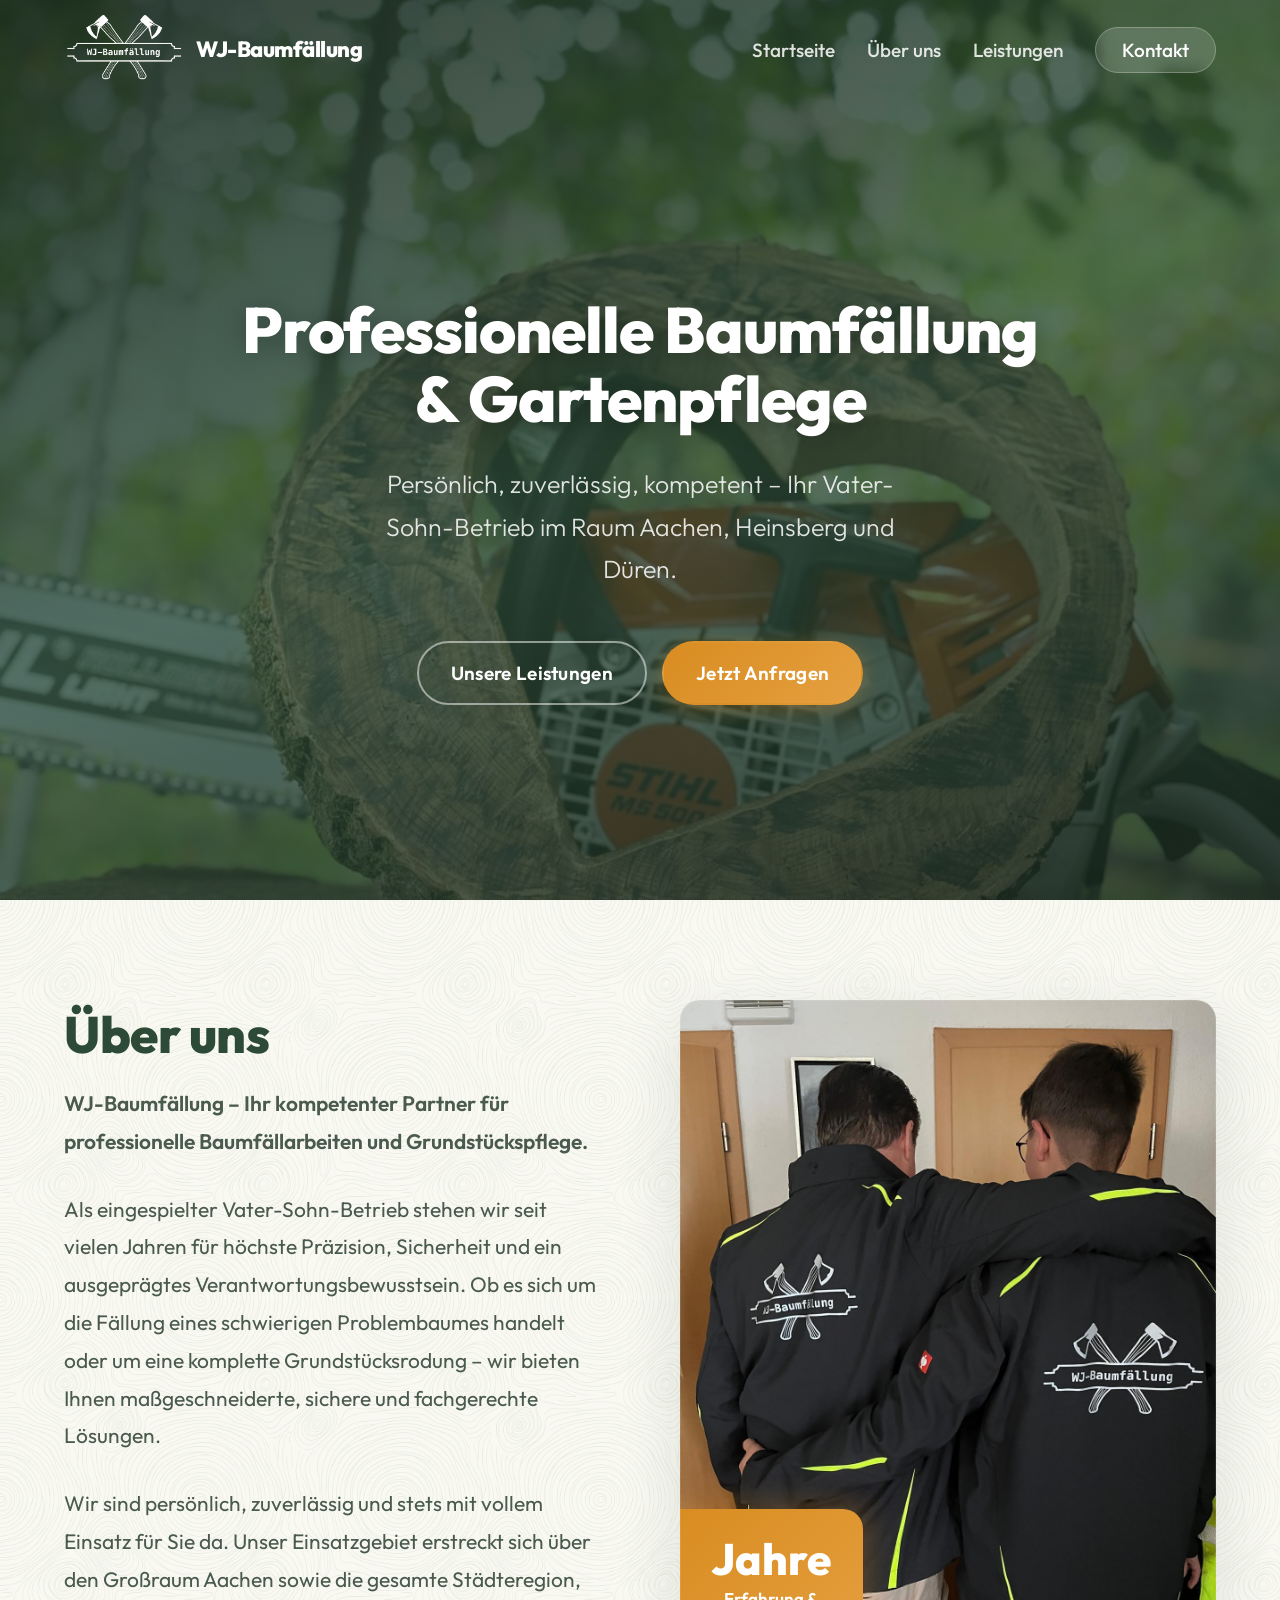
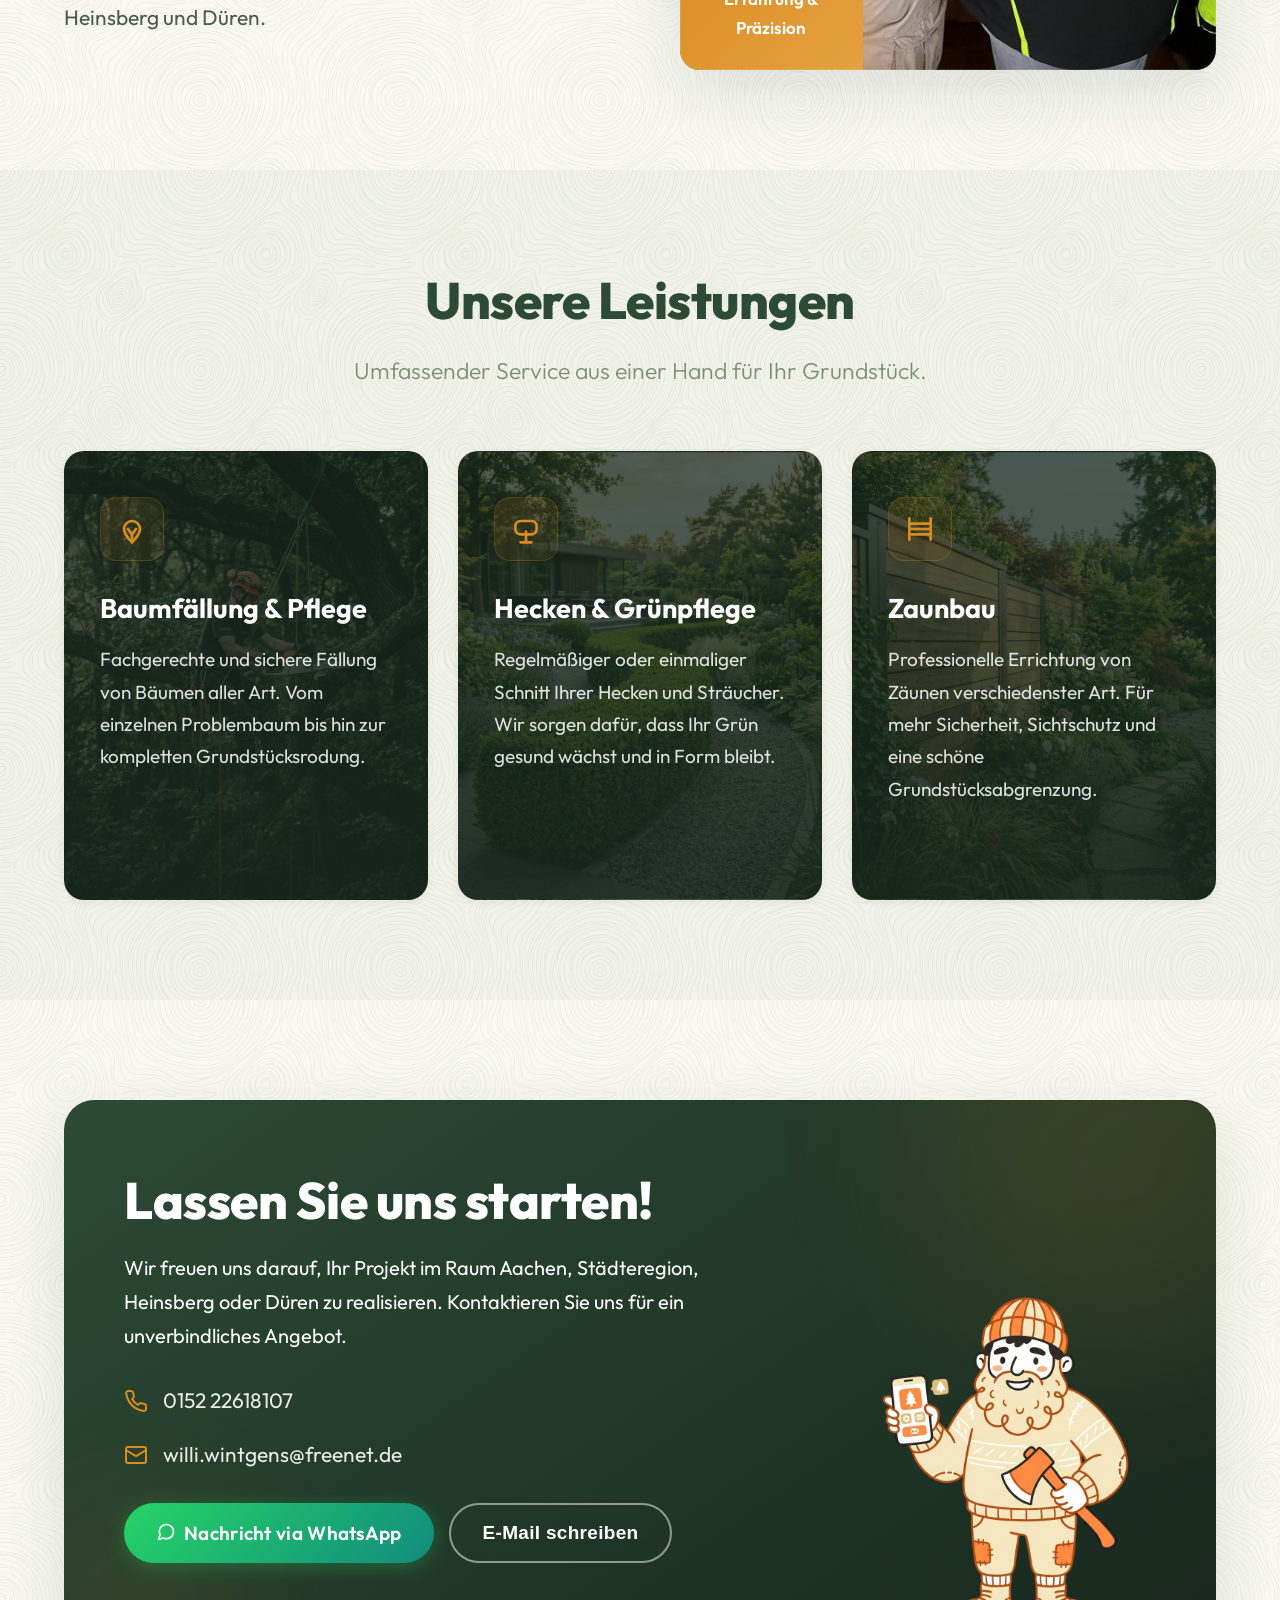
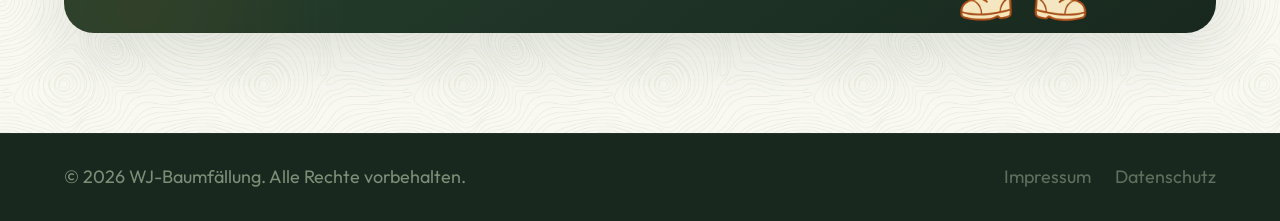
==== index.html @ 1fc8daf6 "Major Design Update & Service Galerie" ====
<!DOCTYPE html>
<html lang="de">
<head>
    <meta charset="UTF-8">
    <meta name="viewport" content="width=device-width, initial-scale=1.0">
    <title>WJ-Baumfällung | Professionelle Baumfällarbeiten & Grundstückspflege</title>
    <meta name="description" content="WJ-Baumfällung – Ihr kompetenter Partner für professionelle Baumfällarbeiten und Grundstückspflege in Aachen, Heinsberg und Düren.">
    <link rel="stylesheet" href="style.css">
    <!-- Google Fonts: Outfit -->
    <link href="https://fonts.googleapis.com/css2?family=Outfit:wght@300;400;600;800&display=swap" rel="stylesheet">
</head>
<body>

    <!-- Navigation -->
    <nav class="navbar" id="navbar">
        <div class="nav-container">
            <a href="#" class="logo-link">
                <img src="Logo.svg" alt="WJ-Baumfällung Logo" class="logo">
                <span class="logo-text">WJ-Baumfällung</span>
            </a>
            <div class="hamburger" id="hamburger">
                <span></span>
                <span></span>
                <span></span>
            </div>
            <ul class="nav-links" id="nav-links">
                <li><a href="#home">Startseite</a></li>
                <li><a href="#about">Über uns</a></li>
                <li><a href="#services">Leistungen</a></li>
                <li><a href="#contact" class="btn-nav">Kontakt</a></li>
            </ul>
        </div>
    </nav>

    <!-- Hero Section -->
    <section id="home" class="hero">
        <div class="hero-content">
            <h1 class="hero-title">Professionelle Baumfällung & Gartenpflege</h1>
            <p class="hero-subtitle">Persönlich, zuverlässig, kompetent – Ihr Vater-Sohn-Betrieb im Raum Aachen, Heinsberg und Düren.</p>
            <div class="hero-buttons">
                <a href="#services" class="btn btn-outline">Unsere Leistungen</a>
                <a href="#contact" class="btn btn-primary">Jetzt Anfragen</a>
            </div>
        </div>
        <div class="hero-bg"></div>
    </section>

    <!-- About Section -->
    <section id="about" class="about section-padding section-pattern">
        <div class="container">
            <div class="about-grid">
                <div class="about-text reveal">
                    <h2 class="section-title">Über uns</h2>
                    <p class="lead">WJ-Baumfällung – Ihr kompetenter Partner für professionelle Baumfällarbeiten und Grundstückspflege.</p>
                    <p>Als eingespielter Vater-Sohn-Betrieb stehen wir seit vielen Jahren für höchste Präzision, Sicherheit und ein ausgeprägtes Verantwortungsbewusstsein. Ob es sich um die Fällung eines schwierigen Problembaumes handelt oder um eine komplette Grundstücksrodung – wir bieten Ihnen maßgeschneiderte, sichere und fachgerechte Lösungen.</p>
                    <p>Wir sind persönlich, zuverlässig und stets mit vollem Einsatz für Sie da. Unser Einsatzgebiet erstreckt sich über den Großraum Aachen sowie die gesamte Städteregion, Heinsberg und Düren.</p>
                </div>
                <div class="about-image-wrapper reveal reveal-delay-2">
                    <!-- We use one of the images as a placeholder for the about section -->
                    <img src="VuS.jpg" alt="Vater und Sohn bei der Arbeit" class="about-img">
                    <div class="experience-badge">
                        <span class="years">Jahre</span>
                        <span class="text">Erfahrung &<br>Präzision</span>
                    </div>
                </div>
            </div>
        </div>
    </section>

    <!-- Services Section -->
    <section id="services" class="services section-padding bg-light section-pattern">
        <div class="container">
            <div class="section-header center">
                <h2 class="section-title reveal">Unsere Leistungen</h2>
                <p class="section-subtitle reveal reveal-delay-1">Umfassender Service aus einer Hand für Ihr Grundstück.</p>
            </div>
            <div class="services-grid">
                <!-- Service 1 -->
                <div class="service-card reveal reveal-delay-1" data-gallery="Baumfaellung" data-gallery-title="Baumfällung &amp; Pflege">
                    <div class="service-icon">
                        <svg xmlns="http://www.w3.org/2000/svg" width="32" height="32" viewBox="0 0 24 24" fill="none" stroke="currentColor" stroke-width="2" stroke-linecap="round" stroke-linejoin="round"><path d="M12 22v-6"/><path d="M12 16L9 12"/><path d="M12 16l3-4"/><path d="M6 12a6 6 0 1 1 12 0c0 4-6 10-6 10s-6-6-6-10Z"/></svg>
                    </div>
                    <h3 class="service-title">Baumfällung &amp; Pflege</h3>
                    <p class="service-desc">Fachgerechte und sichere Fällung von Bäumen aller Art. Vom einzelnen Problembaum bis hin zur kompletten Grundstücksrodung.</p>
                    <span class="service-gallery-hint">Galerie ansehen →</span>
                </div>
                <!-- Service 2 -->
                <div class="service-card reveal reveal-delay-2" data-gallery="Hecken" data-gallery-title="Hecken &amp; Grünpflege">
                    <div class="service-icon">
                        <svg xmlns="http://www.w3.org/2000/svg" width="32" height="32" viewBox="0 0 24 24" fill="none" stroke="currentColor" stroke-width="2" stroke-linecap="round" stroke-linejoin="round"><path d="M4 10a4 4 0 0 1 4-4h8a4 4 0 0 1 4 4v2a4 4 0 0 1-4 4H8a4 4 0 0 1-4-4v-2Z"/><path d="M12 14v8"/><path d="M8 22h8"/></svg>
                    </div>
                    <h3 class="service-title">Hecken &amp; Grünpflege</h3>
                    <p class="service-desc">Regelmäßiger oder einmaliger Schnitt Ihrer Hecken und Sträucher. Wir sorgen dafür, dass Ihr Grün gesund wächst und in Form bleibt.</p>
                    <span class="service-gallery-hint">Galerie ansehen →</span>
                </div>
                <!-- Service 3 -->
                <div class="service-card reveal reveal-delay-3" data-gallery="Zaun" data-gallery-title="Zaunbau">
                    <div class="service-icon">
                        <svg xmlns="http://www.w3.org/2000/svg" width="32" height="32" viewBox="0 0 24 24" fill="none" stroke="currentColor" stroke-width="2" stroke-linecap="round" stroke-linejoin="round"><path d="M4 4v16"/><path d="M20 4v16"/><path d="M4 12h16"/><path d="M4 8h16"/><path d="M4 16h16"/></svg>
                    </div>
                    <h3 class="service-title">Zaunbau</h3>
                    <p class="service-desc">Professionelle Errichtung von Zäunen verschiedenster Art. Für mehr Sicherheit, Sichtschutz und eine schöne Grundstücksabgrenzung.</p>
                    <span class="service-gallery-hint">Galerie ansehen →</span>
                </div>
            </div>
        </div>
    </section>

    <!-- Service Gallery Modal -->
    <div id="service-gallery-modal" class="service-gallery-modal">
        <div class="sgm-header">
            <h2 id="sgm-title" class="sgm-title"></h2>
            <span id="sgm-close" class="sgm-close">&times;</span>
        </div>
        <div class="sgm-grid" id="sgm-grid">
            <!-- JS fills images here -->
        </div>
    </div>

    <!-- Lightbox Modal -->
    <div id="lightbox" class="lightbox">
        <span class="lightbox-close">&times;</span>
        <img class="lightbox-content" id="lightbox-img">
    </div>

    <!-- Contact Section -->
    <section id="contact" class="contact section-padding section-pattern">
        <div class="container">
            <div class="contact-box reveal">
                <img src="img/lumberjack_doodle.png" alt="Baumfäller am Telefon" class="contact-doodle">
                <div class="contact-info">
                    <h2 class="section-title text-white">Lassen Sie uns starten!</h2>
                    <p class="text-white">Wir freuen uns darauf, Ihr Projekt im Raum Aachen, Städteregion, Heinsberg oder Düren zu realisieren. Kontaktieren Sie uns für ein unverbindliches Angebot.</p>
                    <ul class="contact-details">
                        <li>
                            <svg xmlns="http://www.w3.org/2000/svg" width="24" height="24" viewBox="0 0 24 24" fill="none" stroke="currentColor" stroke-width="2" stroke-linecap="round" stroke-linejoin="round"><path d="M22 16.92v3a2 2 0 0 1-2.18 2 19.79 19.79 0 0 1-8.63-3.07 19.5 19.5 0 0 1-6-6 19.79 19.79 0 0 1-3.07-8.67A2 2 0 0 1 4.11 2h3a2 2 0 0 1 2 1.72 12.84 12.84 0 0 0 .7 2.81 2 2 0 0 1-.45 2.11L8.09 9.91a16 16 0 0 0 6 6l1.27-1.27a2 2 0 0 1 2.11-.45 12.84 12.84 0 0 0 2.81.7A2 2 0 0 1 22 16.92z"/></svg>
                            <span>0152 22618107</span>
                        </li>
                        <li>
                            <svg xmlns="http://www.w3.org/2000/svg" width="24" height="24" viewBox="0 0 24 24" fill="none" stroke="currentColor" stroke-width="2" stroke-linecap="round" stroke-linejoin="round"><rect width="20" height="16" x="2" y="4" rx="2"/><path d="m22 7-8.97 5.7a1.94 1.94 0 0 1-2.06 0L2 7"/></svg>
                            <span>willi.wintgens@freenet.de</span>
                        </li>
                    </ul>
                    <div style="margin-top: 30px; display: flex; gap: 15px; flex-wrap: wrap;">
                        <a href="https://wa.me/4915222618107" target="_blank" rel="noopener noreferrer" class="btn btn-whatsapp">
                            <svg xmlns="http://www.w3.org/2000/svg" width="20" height="20" viewBox="0 0 24 24" fill="none" stroke="currentColor" stroke-width="2" stroke-linecap="round" stroke-linejoin="round" style="margin-right: 8px; vertical-align: middle; margin-top: -2px;"><path d="M21 11.5a8.38 8.38 0 0 1-.9 3.8 8.5 8.5 0 0 1-7.6 4.7 8.38 8.38 0 0 1-3.8-.9L3 21l1.9-5.7a8.38 8.38 0 0 1-.9-3.8 8.5 8.5 0 0 1 4.7-7.6 8.38 8.38 0 0 1 3.8-.9h.5a8.48 8.48 0 0 1 8 8v.5z"/></svg>
                            Nachricht via WhatsApp
                        </a>
                        <button id="toggle-email-form" class="btn btn-outline" style="border-color: rgba(255,255,255,0.5);">
                            E-Mail schreiben
                        </button>
                    </div>

                    <!-- Email Form -->
                    <div id="email-form-container" class="email-form-container">
                        <form id="contact-form">
                            <div class="form-group">
                                <label for="form-email">Ihre E-Mail</label>
                                <input type="email" id="form-email" placeholder="mail@beispiel.de" required>
                            </div>
                            <div class="form-group">
                                <label for="form-subject">Anlass / Titel</label>
                                <input type="text" id="form-subject" placeholder="z.B. Baumfällung Anfrage" required>
                            </div>
                            <div class="form-group">
                                <label for="form-body">Ihre Nachricht</label>
                                <textarea id="form-body" rows="4" placeholder="Schreiben Sie hier Ihr Anliegen..." required></textarea>
                            </div>
                            <button type="submit" class="btn btn-primary" style="width: 100%;">Abschicken</button>
                        </form>
                    </div>
                </div>
            </div>
        </div>
    </section>

    <!-- Footer -->
    <footer class="footer">
        <div class="container footer-bottom">
            <p>&copy; <span id="year"></span> WJ-Baumfällung. Alle Rechte vorbehalten.</p>
            <div class="footer-links">
                <a href="impressum.html">Impressum</a>
                <a href="datenschutz.html">Datenschutz</a>
            </div>
        </div>
    </footer>

    <!-- App Script -->
    <script src="script.js"></script>
</body>
</html>

<!--

 __  __    _    ____  _____  __        _____ _____ _   _   _     _____     _______
|  \/  |  / \  |  _ \| ____| \ \      / /_ _|_   _| | | | | |   / _ \ \   / / ____|
| |\/| | / _ \ | | | |  _|    \ \ /\ / / | |  | | | |_| | | |  | | | \ \ / /|  _|
| |  | |/ ___ \| |_| | |___    \ V  V /  | |  | | |  _  | | |__| |_| |\ V / | |___
|_|  |_/_/   \_\____/|_____|    \_/\_/  |___| |_| |_| |_| |_____\___/  \_/  |_____|

 ______   __   __  ____    _    ____    _    ____   ___   ___  _______   __
| __ ) \ / /  | __ )  / \  | __ )  / \  | __ ) / _ \ / _ \| ____\ \ / /
|  _ \\ V /   |  _ \ / _ \ |  _ \ / _ \ |  _ \| | | | | | |  _|  \ V /
| |_) || |    | |_) / ___ \| |_) / ___ \| |_) | |_| | |_| | |___  | |
|____/ |_|    |____/_/   \_\____/_/   \_\____/ \___/ \___/|_____| |_|

-->
---- style.css ----
/* ---------- CSS Variables ---------- */
:root {
    /* Color Palette (Forest & Wood Theme) */
    --color-1: #18281E; /* Deep Forest Green */
    --color-2: #2C4A35; /* Olive Green */
    --color-3: #D98C21; /* Warm Amber Accent */
    --color-4: #7B8F77; /* Muted Sage */
    --color-5: #F5EFEB; /* Warm Cream */

    --bg-light: #F7F8F6;
    --text-main: #2F3630;
    --text-dark: var(--color-1);
    --text-light: #ffffff;
    
    /* Typography */
    --font-main: 'Outfit', 'Inter', 'Segoe UI', sans-serif;
    
    /* Spacing & Sizes */
    --nav-height: 100px;
    --section-pad: 100px 0;
    
    /* Effects */
    --transition: all 0.35s cubic-bezier(0.25, 0.46, 0.45, 0.94);
    --transition-fast: all 0.2s ease;
    --shadow-sm: 0 2px 8px rgba(24, 40, 30, 0.06);
    --shadow-md: 0 8px 30px rgba(24, 40, 30, 0.08);
    --shadow-lg: 0 20px 60px rgba(24, 40, 30, 0.12);
    --shadow-glow: 0 0 40px rgba(217, 140, 33, 0.15);
    --radius-sm: 12px;
    --radius-md: 20px;
    --radius-lg: 30px;
}

/* ---------- Reset & Base ---------- */
* {
    margin: 0;
    padding: 0;
    box-sizing: border-box;
}

html {
    scroll-behavior: smooth;
    scroll-padding-top: var(--nav-height);
    font-size: 125%;
}

.section-pattern {
    position: relative;
    z-index: 1;
}

.section-pattern::before {
    content: '';
    position: absolute;
    inset: 0;
    background-image: url('pattern.png');
    background-size: 400px;
    background-repeat: repeat;
    opacity: 0.7;
    mix-blend-mode: multiply;
    z-index: -1;
    pointer-events: none;
}

body {
    font-family: var(--font-main);
    color: var(--text-main);
    line-height: 1.7;
    background-color: #ffffff;
    overflow-x: hidden;
    -webkit-font-smoothing: antialiased;
    -moz-osx-font-smoothing: grayscale;
}

a {
    text-decoration: none;
    color: inherit;
    transition: var(--transition);
}

ul { list-style: none; }

img {
    max-width: 100%;
    height: auto;
    display: block;
}

.container {
    width: 90%;
    max-width: 1200px;
    margin: 0 auto;
}

.section-padding {
    padding: var(--section-pad);
}

.section-title {
    font-size: clamp(2rem, 4vw, 2.8rem);
    color: var(--color-2);
    margin-bottom: 1rem;
    font-weight: 800;
    letter-spacing: -0.5px;
    line-height: 1.2;
}

.section-subtitle {
    font-size: 1.15rem;
    color: var(--color-4);
    margin-bottom: 3rem;
    font-weight: 300;
}

.center { text-align: center; }
.bg-light { background-color: var(--bg-light); }
.text-white { color: var(--text-light) !important; }

/* ---------- Scroll Reveal Animations ---------- */
.reveal {
    opacity: 0;
    transform: translateY(40px);
    transition: opacity 0.8s cubic-bezier(0.16, 1, 0.3, 1),
                transform 0.8s cubic-bezier(0.16, 1, 0.3, 1);
}

.reveal.visible {
    opacity: 1;
    transform: translateY(0);
}

.reveal-delay-1 { transition-delay: 0.1s; }
.reveal-delay-2 { transition-delay: 0.2s; }
.reveal-delay-3 { transition-delay: 0.3s; }

/* ---------- Typography Utility ---------- */
.lead {
    font-size: 1.2rem;
    font-weight: 600;
    color: var(--color-2);
    margin-bottom: 1.5rem;
    line-height: 1.5;
}

/* ---------- Buttons ---------- */
.btn {
    display: inline-block;
    padding: 14px 32px;
    border-radius: 50px;
    font-weight: 600;
    font-size: 0.95rem;
    text-align: center;
    cursor: pointer;
    transition: var(--transition);
    border: 2px solid transparent;
    letter-spacing: 0.3px;
    position: relative;
    overflow: hidden;
}

.btn::after {
    content: '';
    position: absolute;
    top: 50%;
    left: 50%;
    width: 0;
    height: 0;
    background: rgba(255,255,255,0.15);
    border-radius: 50%;
    transform: translate(-50%, -50%);
    transition: width 0.6s ease, height 0.6s ease;
}

.btn:active::after {
    width: 300px;
    height: 300px;
}

.btn-primary {
    background: linear-gradient(135deg, var(--color-3) 0%, #E5A040 100%);
    color: var(--text-light);
    box-shadow: 0 4px 20px rgba(217, 140, 33, 0.35);
}

.btn-primary:hover {
    transform: translateY(-3px);
    box-shadow: 0 8px 30px rgba(217, 140, 33, 0.45);
}

.btn-outline {
    background-color: transparent;
    color: var(--text-light);
    border-color: rgba(255,255,255,0.5);
    backdrop-filter: blur(4px);
}

.btn-outline:hover {
    background-color: var(--text-light);
    color: var(--color-1);
    border-color: var(--text-light);
    transform: translateY(-3px);
}

.btn-whatsapp {
    background: linear-gradient(135deg, #25D366 0%, #128C7E 100%);
    color: #ffffff !important;
    box-shadow: 0 4px 20px rgba(37, 211, 102, 0.3);
    display: inline-flex;
    align-items: center;
    border: none;
}

.btn-whatsapp:hover {
    transform: translateY(-3px);
    box-shadow: 0 8px 30px rgba(37, 211, 102, 0.4);
}

/* ---------- Navigation ---------- */
.navbar {
    position: fixed;
    top: 0;
    left: 0;
    width: 100%;
    height: var(--nav-height);
    z-index: 1000;
    background: rgba(255, 255, 255, 0);
    backdrop-filter: blur(0px);
    -webkit-backdrop-filter: blur(0px);
    transition: all 0.4s cubic-bezier(0.25, 0.46, 0.45, 0.94);
}

.navbar.scrolled {
    height: 85px;
    background: rgba(255, 255, 255, 0.92);
    backdrop-filter: blur(20px);
    -webkit-backdrop-filter: blur(20px);
    box-shadow: 0 1px 20px rgba(24, 40, 30, 0.08);
}

.nav-container {
    width: 90%;
    max-width: 1200px;
    margin: 0 auto;
    height: 100%;
    display: flex;
    justify-content: space-between;
    align-items: center;
}

.logo-link {
    display: flex;
    align-items: center;
    gap: 12px;
}

.logo {
    height: 75px;
    width: auto;
    transition: var(--transition);
    filter: brightness(0) invert(1);
}

.navbar.scrolled .logo {
    height: 60px;
    filter: none;
}

.logo-text {
    font-size: 1.1rem;
    font-weight: 800;
    color: var(--text-light);
    letter-spacing: -0.5px;
    transition: var(--transition);
}

.navbar.scrolled .logo-text {
    color: var(--color-1);
}

.nav-links {
    display: flex;
    align-items: center;
    gap: 32px;
}

.nav-links a {
    font-weight: 500;
    color: rgba(255,255,255,0.85);
    font-size: 0.95rem;
    position: relative;
    transition: var(--transition);
}

.navbar.scrolled .nav-links a {
    color: var(--color-1);
}

.nav-links a:not(.btn-nav)::after {
    content: '';
    position: absolute;
    bottom: -6px;
    left: 50%;
    width: 0;
    height: 2px;
    background: var(--color-3);
    transition: var(--transition);
    transform: translateX(-50%);
    border-radius: 2px;
}

.nav-links a:not(.btn-nav):hover::after,
.nav-links a.active::after {
    width: 100%;
}

.nav-links a:not(.btn-nav):hover {
    color: var(--text-light);
}

.navbar.scrolled .nav-links a:not(.btn-nav):hover {
    color: var(--color-3);
}

.btn-nav {
    background: rgba(255,255,255,0.15);
    backdrop-filter: blur(10px);
    color: var(--text-light) !important;
    padding: 10px 26px;
    border-radius: 50px;
    border: 1px solid rgba(255,255,255,0.25);
}

.navbar.scrolled .btn-nav {
    background: var(--color-2);
    border-color: transparent;
}

.btn-nav:hover {
    background: var(--color-3) !important;
    color: var(--text-light) !important;
    border-color: transparent;
    transform: translateY(-2px);
}

/* Hamburger */
.hamburger {
    display: none;
    cursor: pointer;
    flex-direction: column;
    gap: 6px;
    z-index: 10;
}

.hamburger span {
    width: 26px;
    height: 2.5px;
    background-color: var(--text-light);
    transition: var(--transition);
    border-radius: 3px;
}

.navbar.scrolled .hamburger span {
    background-color: var(--color-1);
}

/* ---------- Hero Section ---------- */
.hero {
    height: 100vh;
    min-height: 650px;
    display: flex;
    align-items: center;
    position: relative;
    padding-top: var(--nav-height);
    background-color: var(--color-1);
    overflow: hidden;
}

.hero::before {
    content: '';
    position: absolute;
    top: 0;
    left: 0;
    width: 100%;
    height: 100%;
    background-image: url('BG.jpg');
    background-size: cover;
    background-position: center;
    z-index: 0;
    animation: heroZoom 20s ease-in-out infinite alternate;
}

@keyframes heroZoom {
    0% { transform: scale(1); }
    100% { transform: scale(1.08); }
}

.hero-bg {
    position: absolute;
    top: 0;
    left: 0;
    width: 100%;
    height: 100%;
    background: linear-gradient(
        160deg,
        rgba(24, 40, 30, 0.88) 0%,
        rgba(44, 74, 53, 0.75) 50%,
        rgba(24, 40, 30, 0.85) 100%
    );
    z-index: 1;
}

.hero-content {
    position: relative;
    z-index: 2;
    width: 90%;
    max-width: 800px;
    margin: 0 auto;
    text-align: center;
    color: var(--text-light);
    animation: heroFadeIn 1.2s cubic-bezier(0.16, 1, 0.3, 1) forwards;
}

@keyframes heroFadeIn {
    from {
        opacity: 0;
        transform: translateY(30px);
    }
    to {
        opacity: 1;
        transform: translateY(0);
    }
}

.hero-title {
    font-size: clamp(2.5rem, 5vw, 4.5rem);
    font-weight: 800;
    line-height: 1.08;
    margin-bottom: 1.5rem;
    text-shadow: 0 2px 30px rgba(0,0,0,0.3);
    letter-spacing: -1px;
}

.hero-subtitle {
    font-size: clamp(1.05rem, 2vw, 1.25rem);
    margin-bottom: 2.5rem;
    opacity: 0.85;
    max-width: 560px;
    margin-left: auto;
    margin-right: auto;
    font-weight: 300;
    line-height: 1.7;
}

.hero-buttons {
    display: flex;
    gap: 15px;
    justify-content: center;
}


/* ---------- About Section ---------- */
.about-grid {
    display: grid;
    grid-template-columns: 1fr 1fr;
    gap: 80px;
    align-items: center;
}

.about-text p {
    margin-bottom: 1.5rem;
    font-size: 1.05rem;
    color: #4A5A4D;
    line-height: 1.8;
}

.about-image-wrapper {
    position: relative;
    border-radius: var(--radius-md);
    overflow: hidden;
    box-shadow: var(--shadow-lg);
}

.about-image-wrapper::after {
    content: '';
    position: absolute;
    inset: 0;
    border-radius: var(--radius-md);
    border: 1px solid rgba(255,255,255,0.1);
    pointer-events: none;
}

.about-img {
    width: 100%;
    height: auto;
    object-fit: cover;
    aspect-ratio: 4/5;
    transition: transform 0.8s cubic-bezier(0.16, 1, 0.3, 1);
}

.about-image-wrapper:hover .about-img {
    transform: scale(1.03);
}

.experience-badge {
    position: absolute;
    bottom: -1px;
    left: -1px;
    background: linear-gradient(135deg, var(--color-3) 0%, #E5A040 100%);
    color: white;
    padding: 28px 32px;
    border-radius: 0 var(--radius-md) 0 0;
    display: flex;
    flex-direction: column;
    align-items: center;
    justify-content: center;
    box-shadow: 4px -4px 30px rgba(217, 140, 33, 0.3);
}

.experience-badge .years {
    font-size: 2.2rem;
    font-weight: 800;
    line-height: 1;
}

.experience-badge .text {
    font-size: 0.85rem;
    font-weight: 600;
    text-align: center;
    margin-top: 4px;
}

/* ---------- Services Section ---------- */
.services-grid {
    display: grid;
    grid-template-columns: repeat(auto-fit, minmax(300px, 1fr));
    gap: 30px;
    margin-top: 40px;
}

.service-card {
    background: #ffffff;
    padding: 45px 35px;
    border-radius: var(--radius-md);
    box-shadow: var(--shadow-sm);
    transition: var(--transition);
    border: 1px solid rgba(24, 40, 30, 0.04);
    position: relative;
    overflow: hidden;
    background-size: cover;
    background-position: center;
    z-index: 1;
}

.service-card[data-gallery="Baumfaellung"] {
    background-image: linear-gradient(to bottom, rgba(24, 40, 30, 0.75), rgba(24, 40, 30, 0.9)), url('img/bg_baumfaellung.png');
}

.service-card[data-gallery="Hecken"] {
    background-image: linear-gradient(to bottom, rgba(24, 40, 30, 0.75), rgba(24, 40, 30, 0.9)), url('img/bg_hecken.png');
}

.service-card[data-gallery="Zaun"] {
    background-image: linear-gradient(to bottom, rgba(24, 40, 30, 0.75), rgba(24, 40, 30, 0.9)), url('img/bg_zaunbau.png');
}

.service-card::before {
    content: '';
    position: absolute;
    top: 0;
    left: 0;
    width: 100%;
    height: 4px;
    background: linear-gradient(90deg, var(--color-3) 0%, var(--color-2) 100%);
    transform: scaleX(0);
    transform-origin: left;
    transition: transform 0.5s cubic-bezier(0.16, 1, 0.3, 1);
    z-index: 2;
}

.service-card:hover::before {
    transform: scaleX(1);
}

.service-card:hover {
    transform: translateY(-8px);
    box-shadow: var(--shadow-lg);
}

.service-icon {
    width: 64px;
    height: 64px;
    background: linear-gradient(135deg, rgba(217, 140, 33, 0.15) 0%, rgba(217, 140, 33, 0.05) 100%);
    color: var(--color-3);
    border-radius: 16px;
    display: flex;
    align-items: center;
    justify-content: center;
    margin-bottom: 25px;
    transition: var(--transition);
    border: 1px solid rgba(217, 140, 33, 0.2);
    position: relative;
    z-index: 2;
}

.service-card:hover .service-icon {
    background: linear-gradient(135deg, var(--color-3) 0%, #E5A040 100%);
    color: white;
    transform: scale(1.05);
    box-shadow: 0 4px 15px rgba(217, 140, 33, 0.3);
}

.service-title {
    font-size: 1.35rem;
    color: #ffffff;
    margin-bottom: 12px;
    font-weight: 700;
    position: relative;
    z-index: 2;
}

.service-desc {
    color: rgba(255, 255, 255, 0.85);
    line-height: 1.7;
    font-size: 0.95rem;
    position: relative;
    z-index: 2;
}
.service-gallery-hint {
    display: inline-block;
    margin-top: 18px;
    color: var(--color-3);
    font-weight: 600;
    font-size: 0.9rem;
    opacity: 0;
    transform: translateX(-8px);
    transition: var(--transition);
}

.service-card:hover .service-gallery-hint {
    opacity: 1;
    transform: translateX(0);
}

.service-card[data-gallery] {
    cursor: pointer;
}

/* ---------- Service Gallery Modal ---------- */
.service-gallery-modal {
    position: fixed;
    top: 0;
    left: 0;
    width: 100%;
    height: 100%;
    z-index: 1500;
    background: rgba(255, 255, 255, 0.97);
    backdrop-filter: blur(20px);
    -webkit-backdrop-filter: blur(20px);
    overflow-y: auto;
    opacity: 0;
    pointer-events: none;
    transition: opacity 0.4s ease;
}

.service-gallery-modal.active {
    opacity: 1;
    pointer-events: all;
}

.sgm-header {
    position: sticky;
    top: 0;
    z-index: 10;
    display: flex;
    justify-content: space-between;
    align-items: center;
    padding: 24px 5%;
    background: rgba(255, 255, 255, 0.9);
    backdrop-filter: blur(16px);
    -webkit-backdrop-filter: blur(16px);
    border-bottom: 1px solid rgba(24, 40, 30, 0.06);
}

.sgm-title {
    font-size: 1.5rem;
    font-weight: 800;
    color: var(--color-2);
}

.sgm-close {
    font-size: 2rem;
    color: var(--color-4);
    cursor: pointer;
    width: 48px;
    height: 48px;
    display: flex;
    align-items: center;
    justify-content: center;
    border-radius: 50%;
    transition: var(--transition);
    font-weight: 300;
}

.sgm-close:hover {
    background: rgba(24, 40, 30, 0.06);
    color: var(--color-1);
}

.sgm-grid {
    display: grid;
    grid-template-columns: repeat(auto-fill, minmax(220px, 1fr));
    gap: 12px;
    padding: 30px 5%;
    max-width: 1400px;
    margin: 0 auto;
}

/* ---------- Gallery Item (shared) ---------- */
.gallery-item {
    position: relative;
    aspect-ratio: 1 / 1;
    border-radius: var(--radius-sm);
    overflow: hidden;
    cursor: pointer;
    box-shadow: var(--shadow-sm);
    transition: var(--transition);
}

.gallery-item:hover {
    box-shadow: var(--shadow-md);
    transform: scale(1.02);
    z-index: 2;
}

.gallery-item img {
    width: 100%;
    height: 100%;
    object-fit: cover;
    transition: transform 0.6s cubic-bezier(0.16, 1, 0.3, 1);
}

.gallery-item:hover img {
    transform: scale(1.1);
}

.gallery-overlay {
    position: absolute;
    inset: 0;
    background: linear-gradient(to top, rgba(24, 40, 30, 0.6) 0%, rgba(24, 40, 30, 0.1) 50%, transparent 100%);
    display: flex;
    align-items: center;
    justify-content: center;
    opacity: 0;
    transition: opacity 0.4s ease;
}

.gallery-item:hover .gallery-overlay {
    opacity: 1;
}

.gallery-overlay svg {
    color: white;
    width: 36px;
    height: 36px;
    transform: scale(0.5) translateY(10px);
    transition: all 0.4s cubic-bezier(0.175, 0.885, 0.32, 1.275);
    opacity: 0;
    filter: drop-shadow(0 2px 4px rgba(0,0,0,0.3));
}

.gallery-item:hover .gallery-overlay svg {
    transform: scale(1) translateY(0);
    opacity: 1;
}

/* ---------- Lightbox Modal ---------- */
.lightbox {
    display: none;
    position: fixed;
    z-index: 2000;
    left: 0;
    top: 0;
    width: 100%;
    height: 100%;
    background-color: rgba(24, 40, 30, 0.95);
    backdrop-filter: blur(20px);
    -webkit-backdrop-filter: blur(20px);
}

.lightbox.active {
    display: flex;
    justify-content: center;
    align-items: center;
    animation: lightboxFadeIn 0.3s ease;
}

@keyframes lightboxFadeIn {
    from { opacity: 0; }
    to { opacity: 1; }
}

.lightbox-content {
    margin: auto;
    display: block;
    max-width: 90%;
    max-height: 85vh;
    border-radius: var(--radius-sm);
    box-shadow: 0 0 80px rgba(0,0,0,0.4);
    animation: lightboxZoom 0.4s cubic-bezier(0.16, 1, 0.3, 1);
}

@keyframes lightboxZoom {
    from { transform: scale(0.85); opacity: 0; }
    to { transform: scale(1); opacity: 1; }
}

.lightbox-close {
    position: absolute;
    top: 20px;
    right: 30px;
    color: rgba(255,255,255,0.7);
    font-size: 36px;
    font-weight: 300;
    transition: var(--transition);
    cursor: pointer;
    width: 48px;
    height: 48px;
    display: flex;
    align-items: center;
    justify-content: center;
    border-radius: 50%;
    background: rgba(255,255,255,0.05);
}

.lightbox-close:hover {
    color: white;
    background: rgba(255,255,255,0.15);
}

/* ---------- Contact Section ---------- */
.contact-box {
    background: linear-gradient(145deg, var(--color-2) 0%, var(--color-1) 100%);
    border-radius: var(--radius-lg);
    padding: 70px 60px;
    position: relative;
    overflow: hidden;
    box-shadow: var(--shadow-lg);
}

/* Decorative blurs */
.contact-box::before {
    content: '';
    position: absolute;
    width: 400px;
    height: 400px;
    background: var(--color-3);
    border-radius: 50%;
    top: -150px;
    right: -100px;
    opacity: 0.12;
    filter: blur(80px);
}

.contact-box::after {
    content: '';
    position: absolute;
    width: 250px;
    height: 250px;
    background: var(--color-3);
    border-radius: 50%;
    bottom: -100px;
    left: -50px;
    opacity: 0.08;
    filter: blur(60px);
}

.contact-doodle {
    position: absolute;
    right: 10px;
    bottom: -10px;
    width: 380px;
    z-index: 1;
    pointer-events: none;
    transition: var(--transition);
}

.contact-info {
    position: relative;
    z-index: 2;
    max-width: 600px;
}

.contact-details {
    margin-top: 30px;
    display: flex;
    flex-direction: column;
    gap: 18px;
}

.contact-details li {
    display: flex;
    align-items: center;
    gap: 15px;
    color: rgba(255,255,255,0.9);
    font-size: 1.05rem;
    transition: var(--transition);
}

.contact-details li:hover {
    transform: translateX(5px);
}

.contact-details svg {
    color: var(--color-3);
    flex-shrink: 0;
}

/* Email Form */
.email-form-container {
    max-height: 0;
    overflow: hidden;
    transition: max-height 0.6s cubic-bezier(0.16, 1, 0.3, 1),
                opacity 0.4s ease,
                margin-top 0.4s ease;
    opacity: 0;
    margin-top: 0;
}

.email-form-container.active {
    max-height: 1000px;
    opacity: 1;
    margin-top: 30px;
}

#contact-form {
    background: rgba(255, 255, 255, 0.06);
    backdrop-filter: blur(16px);
    -webkit-backdrop-filter: blur(16px);
    padding: 30px;
    border-radius: var(--radius-md);
    border: 1px solid rgba(255, 255, 255, 0.1);
}

.form-group {
    margin-bottom: 22px;
    text-align: left;
}

.form-group label {
    display: block;
    color: rgba(255,255,255,0.8);
    margin-bottom: 8px;
    font-size: 0.9rem;
    font-weight: 500;
    letter-spacing: 0.3px;
}

.form-group input,
.form-group textarea {
    width: 100%;
    padding: 14px 18px;
    border-radius: var(--radius-sm);
    border: 1px solid rgba(255,255,255,0.12);
    background: rgba(255,255,255,0.08);
    font-family: inherit;
    font-size: 1rem;
    color: white;
    transition: var(--transition);
}

.form-group input:focus,
.form-group textarea:focus {
    outline: none;
    border-color: var(--color-3);
    background: rgba(255,255,255,0.12);
    box-shadow: 0 0 0 3px rgba(217, 140, 33, 0.2);
}

.form-group input::placeholder,
.form-group textarea::placeholder {
    color: rgba(255,255,255,0.35);
}

/* ---------- Footer ---------- */
.footer {
    background: var(--color-1);
    color: var(--color-4);
    padding: 28px 0;
    border-top: 1px solid rgba(255,255,255,0.05);
}

.footer-bottom {
    display: flex;
    justify-content: space-between;
    align-items: center;
    flex-wrap: wrap;
    gap: 20px;
    font-size: 0.9rem;
}

.footer-links {
    display: flex;
    gap: 24px;
}

.footer-links a {
    opacity: 0.7;
    transition: var(--transition);
}

.footer-links a:hover {
    color: var(--color-3);
    opacity: 1;
}

/* ---------- Responsive Design ---------- */
@media (max-width: 992px) {
    .about-grid {
        grid-template-columns: 1fr;
        gap: 50px;
    }
    .about-image-wrapper {
        max-width: 600px;
        margin: 0 auto;
    }
}

@media (max-width: 768px) {
    .hamburger {
        display: flex;
    }
    
    .nav-links {
        position: absolute;
        top: var(--nav-height);
        left: 0;
        width: 100%;
        background: rgba(255, 255, 255, 0.98);
        backdrop-filter: blur(20px);
        flex-direction: column;
        padding: 30px 0;
        transition: all 0.4s cubic-bezier(0.16, 1, 0.3, 1);
        box-shadow: 0 20px 40px rgba(0,0,0,0.1);
        opacity: 0;
        transform: translateY(-10px);
        pointer-events: none;
    }
    
    .nav-links.active {
        opacity: 1;
        transform: translateY(0);
        pointer-events: all;
    }

    .nav-links a {
        color: var(--color-1) !important;
    }

    .btn-nav {
        background: var(--color-2) !important;
        color: white !important;
        border-color: transparent !important;
    }
    
    .hero-title {
        font-size: 2.5rem;
    }
    
    .hero-buttons {
        flex-direction: column;
        align-items: center;
    }
    
    .gallery-grid {
        grid-template-columns: repeat(auto-fill, minmax(140px, 1fr));
        gap: 8px;
    }
    
    .contact-box {
        padding: 40px 24px;
    }

    .contact-doodle {
        display: none;
    }

    .section-padding {
        padding: 70px 0;
    }
}

@media (max-width: 480px) {
    .section-title {
        font-size: 1.8rem;
    }
    
    .hero-title {
        font-size: 2rem;
    }
    
    .hero-subtitle {
        font-size: 1rem;
    }
    
    .gallery-grid {
        grid-template-columns: repeat(2, 1fr);
        gap: 6px;
    }

    .gallery-item {
        border-radius: 8px;
    }

    .services-grid {
        grid-template-columns: 1fr;
    }
}
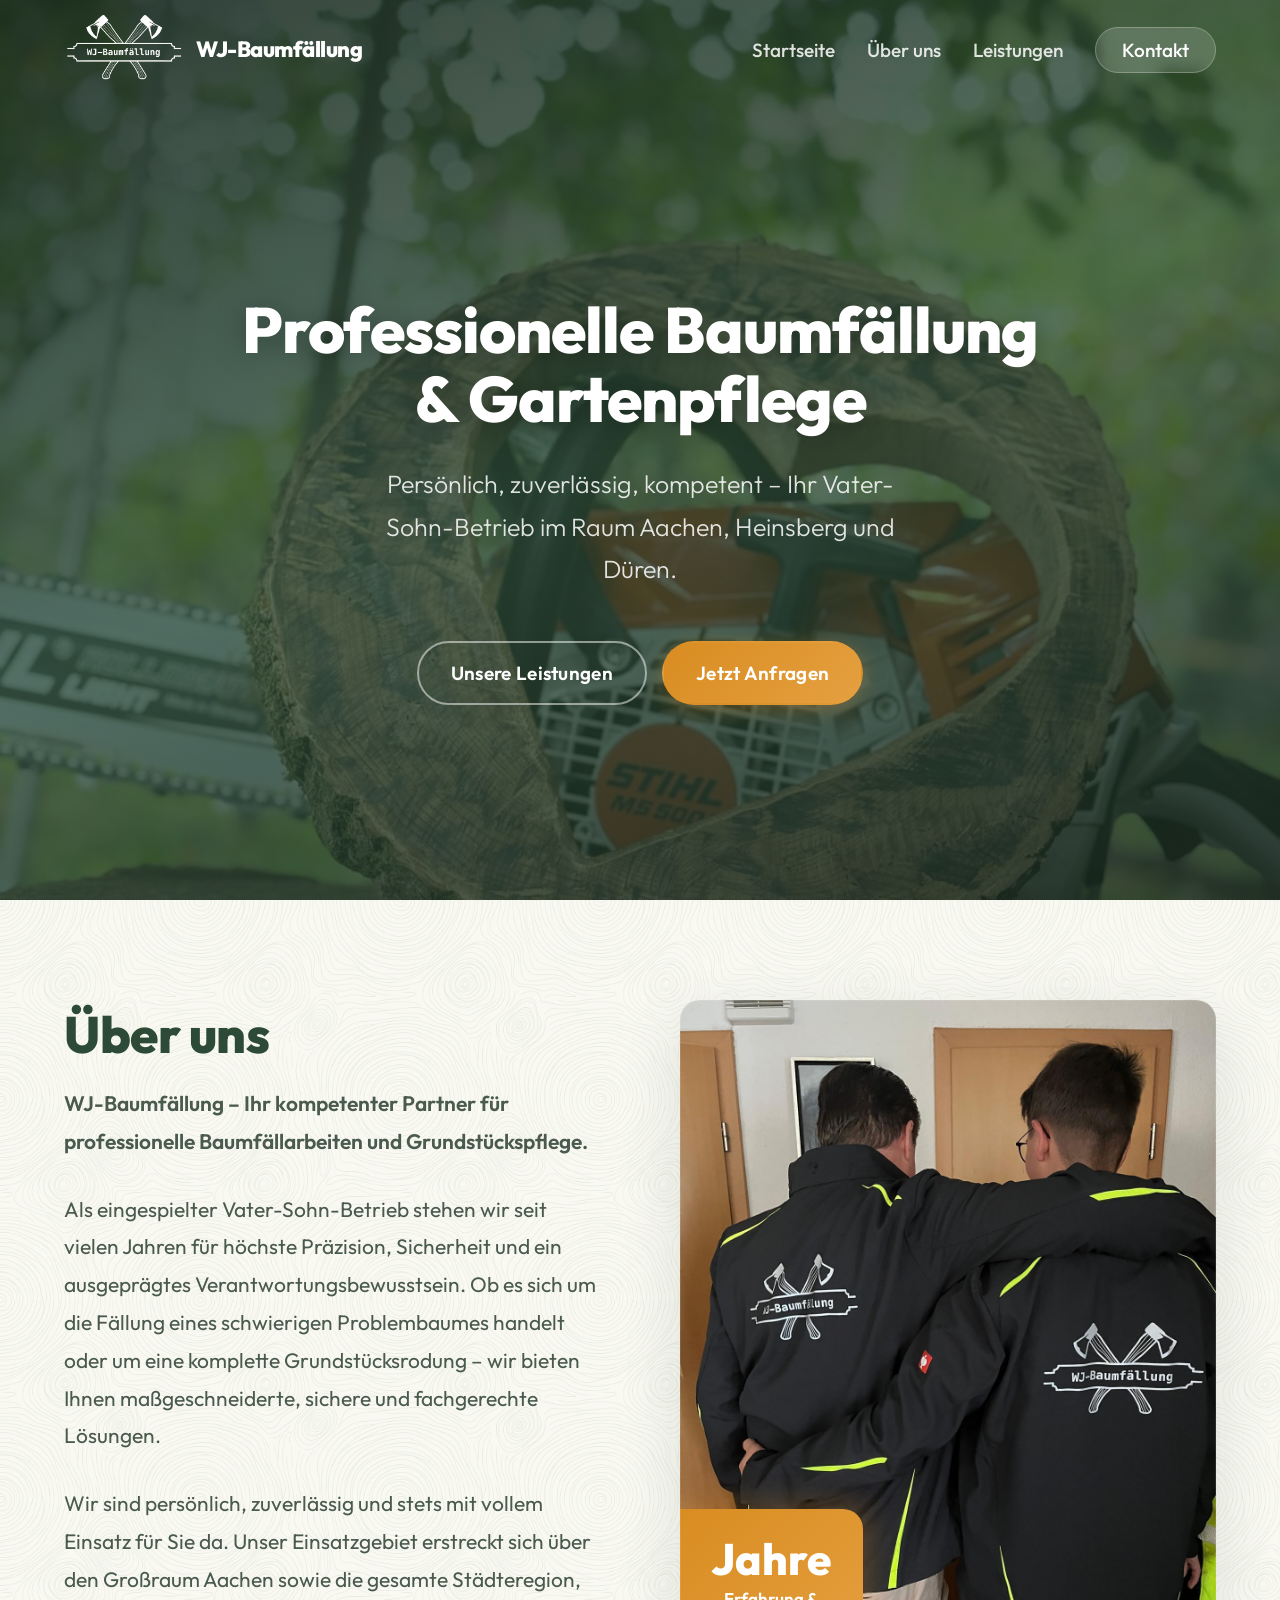
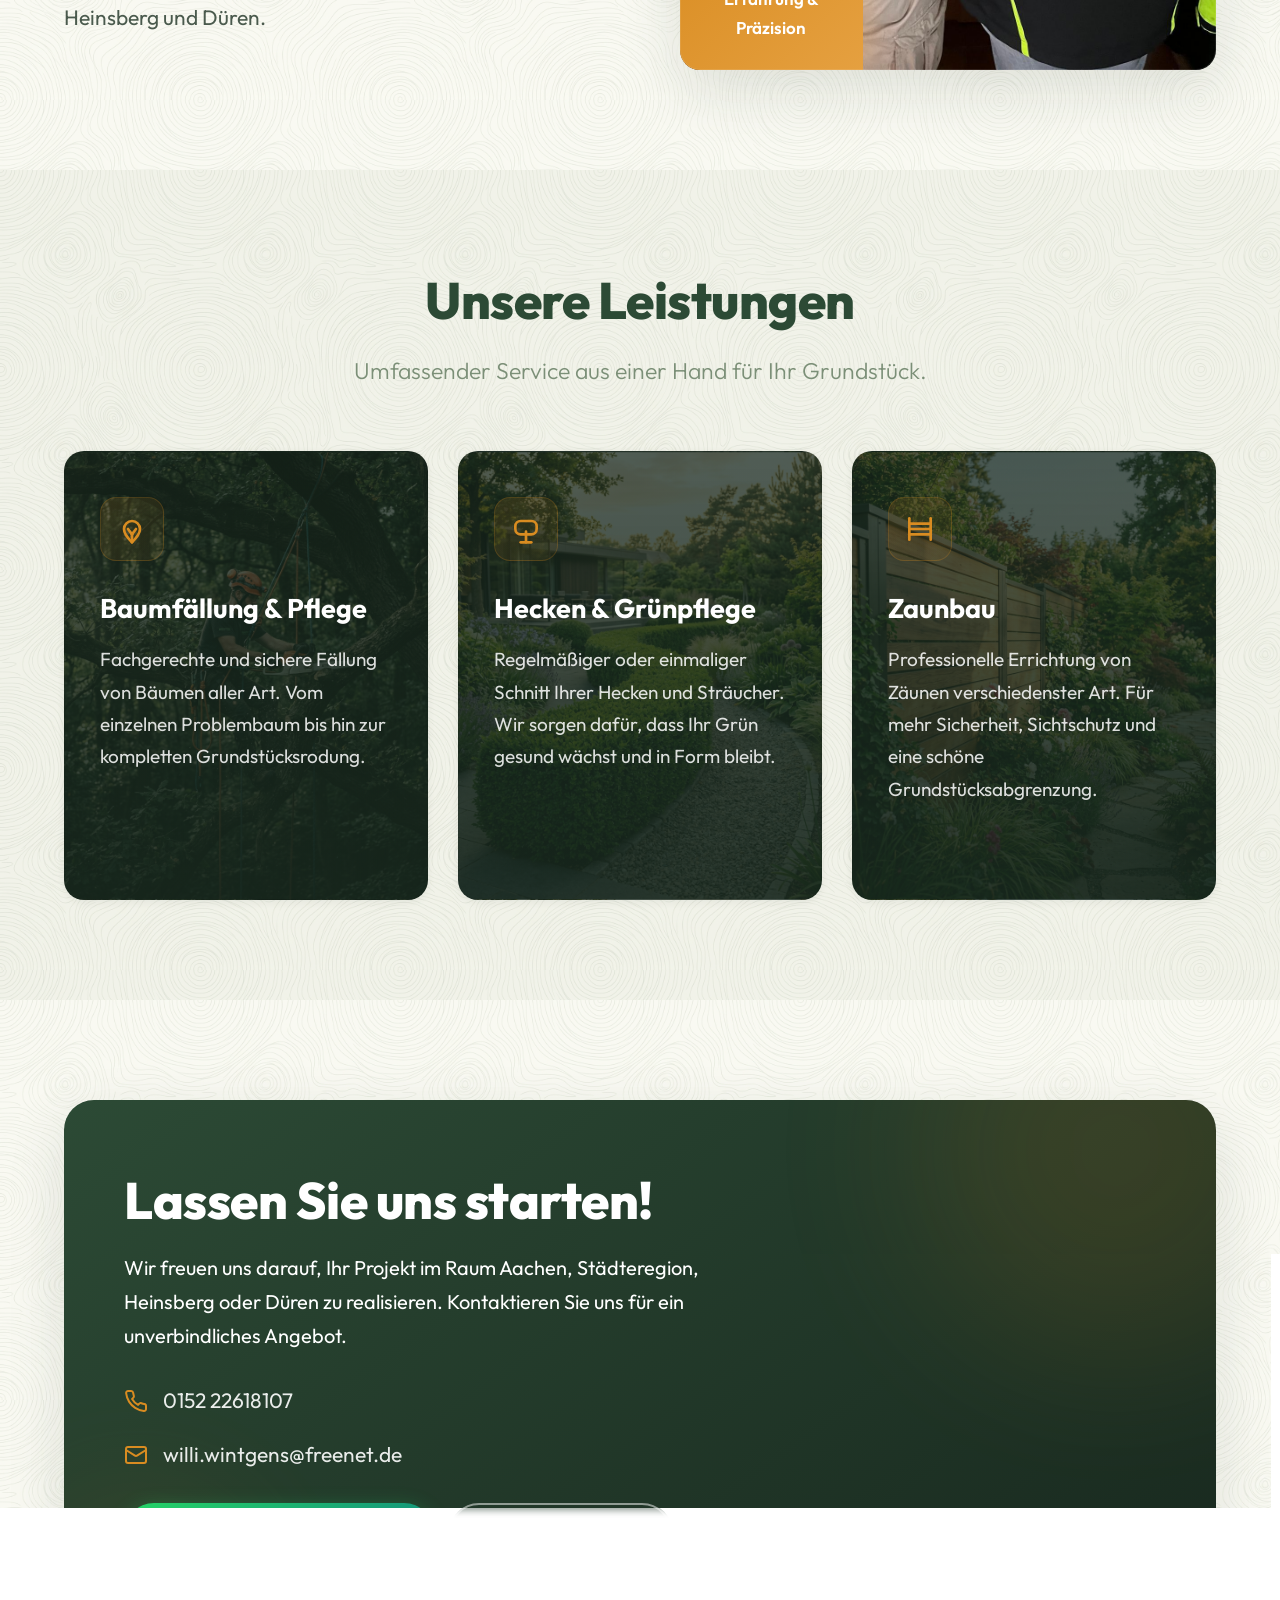
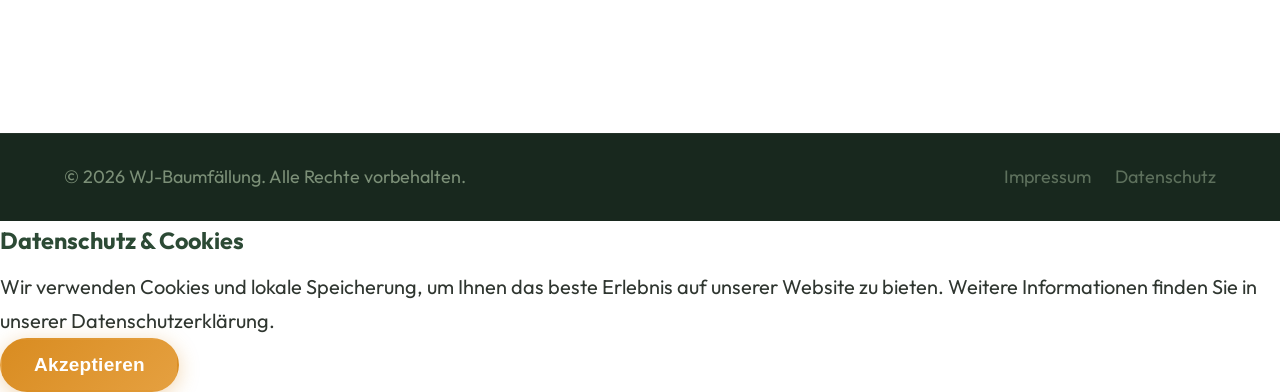
==== commit 4fa986e3: "Fix aggressive browser caching for images.js and CSS" ====
--- a/index.html
+++ b/index.html
@@ -5,7 +5,7 @@
     <meta name="viewport" content="width=device-width, initial-scale=1.0">
     <title>WJ-Baumfällung | Professionelle Baumfällarbeiten & Grundstückspflege</title>
     <meta name="description" content="WJ-Baumfällung – Ihr kompetenter Partner für professionelle Baumfällarbeiten und Grundstückspflege in Aachen, Heinsberg und Düren.">
-    <link rel="stylesheet" href="style.css">
+    <link rel="stylesheet" href="style.css?v=1.1">
     <!-- Google Fonts: Outfit -->
     <link href="https://fonts.googleapis.com/css2?family=Outfit:wght@300;400;600;800&display=swap" rel="stylesheet">
 </head>
@@ -32,7 +32,7 @@
         </div>
     </nav>
 
-    <!-- Hero Section -->
+    <!-- Hero-Bereich (Startseite) -->
     <section id="home" class="hero">
         <div class="hero-content">
             <h1 class="hero-title">Professionelle Baumfällung & Gartenpflege</h1>
@@ -45,7 +45,7 @@
         <div class="hero-bg"></div>
     </section>
 
-    <!-- About Section -->
+    <!-- Über uns-Bereich -->
     <section id="about" class="about section-padding section-pattern">
         <div class="container">
             <div class="about-grid">
@@ -67,7 +67,7 @@
         </div>
     </section>
 
-    <!-- Services Section -->
+    <!-- Leistungs-Bereich -->
     <section id="services" class="services section-padding bg-light section-pattern">
         <div class="container">
             <div class="section-header center">
@@ -106,28 +106,27 @@
         </div>
     </section>
 
-    <!-- Service Gallery Modal -->
+    <!-- Galerie-Modal für Leistungen -->
     <div id="service-gallery-modal" class="service-gallery-modal">
         <div class="sgm-header">
             <h2 id="sgm-title" class="sgm-title"></h2>
             <span id="sgm-close" class="sgm-close">&times;</span>
         </div>
         <div class="sgm-grid" id="sgm-grid">
-            <!-- JS fills images here -->
+            <!-- Bilder werden per JS eingefügt -->
         </div>
     </div>
 
-    <!-- Lightbox Modal -->
+    <!-- Lightbox für die Einzelbildansicht -->
     <div id="lightbox" class="lightbox">
         <span class="lightbox-close">&times;</span>
         <img class="lightbox-content" id="lightbox-img">
     </div>
 
-    <!-- Contact Section -->
+    <!-- Kontakt-Bereich -->
     <section id="contact" class="contact section-padding section-pattern">
         <div class="container">
             <div class="contact-box reveal">
-                <img src="img/lumberjack_doodle.png" alt="Baumfäller am Telefon" class="contact-doodle">
                 <div class="contact-info">
                     <h2 class="section-title text-white">Lassen Sie uns starten!</h2>
                     <p class="text-white">Wir freuen uns darauf, Ihr Projekt im Raum Aachen, Städteregion, Heinsberg oder Düren zu realisieren. Kontaktieren Sie uns für ein unverbindliches Angebot.</p>
@@ -174,7 +173,7 @@
         </div>
     </section>
 
-    <!-- Footer -->
+    <!-- Footer-Bereich -->
     <footer class="footer">
         <div class="container footer-bottom">
             <p>&copy; <span id="year"></span> WJ-Baumfällung. Alle Rechte vorbehalten.</p>
@@ -185,8 +184,22 @@
         </div>
     </footer>
 
-    <!-- App Script -->
-    <script src="script.js"></script>
+    <!-- Cookie Banner Overlay -->
+    <div id="cookie-overlay" class="cookie-overlay"></div>
+
+    <!-- Cookie Banner -->
+    <div id="cookie-banner" class="cookie-banner">
+        <div class="cookie-content">
+            <h3 style="margin-bottom: 10px; color: var(--color-2);">Datenschutz & Cookies</h3>
+            <p>Wir verwenden Cookies und lokale Speicherung, um Ihnen das beste Erlebnis auf unserer Website zu bieten. Weitere Informationen finden Sie in unserer <a href="datenschutz.html">Datenschutzerklärung</a>.</p>
+            <div class="cookie-buttons">
+                <button id="accept-cookies" class="btn btn-primary btn-sm">Akzeptieren</button>
+            </div>
+        </div>
+    </div>
+
+    <!-- Skripte -->
+    <script src="script.js?v=1.1"></script>
 </body>
 </html>
 
--- a/style.css
+++ b/style.css
@@ -1026,6 +1026,10 @@
 }
 
 @media (max-width: 768px) {
+    html {
+        font-size: 100%; /* Reset scaling on smaller screens */
+    }
+
     .hamburger {
         display: flex;
     }
@@ -1068,7 +1072,14 @@
     
     .hero-buttons {
         flex-direction: column;
-        align-items: center;
+        align-items: stretch;
+        gap: 15px;
+    }
+
+    .hero-buttons .btn {
+        width: 100%;
+        text-align: center;
+        justify-content: center;
     }
     
     .gallery-grid {
@@ -1085,21 +1096,27 @@
     }
 
     .section-padding {
-        padding: 70px 0;
+        padding: 60px 0;
+    }
+
+    .footer-bottom {
+        flex-direction: column;
+        text-align: center;
+        gap: 15px;
     }
 }
 
 @media (max-width: 480px) {
     .section-title {
-        font-size: 1.8rem;
+        font-size: 2rem;
     }
     
     .hero-title {
-        font-size: 2rem;
+        font-size: 2.1rem;
     }
     
     .hero-subtitle {
-        font-size: 1rem;
+        font-size: 1.1rem;
     }
     
     .gallery-grid {
@@ -1114,4 +1131,12 @@
     .services-grid {
         grid-template-columns: 1fr;
     }
-}
+
+    .service-card {
+        padding: 30px 20px;
+    }
+
+    .contact-box {
+        padding: 30px 20px;
+    }
+}
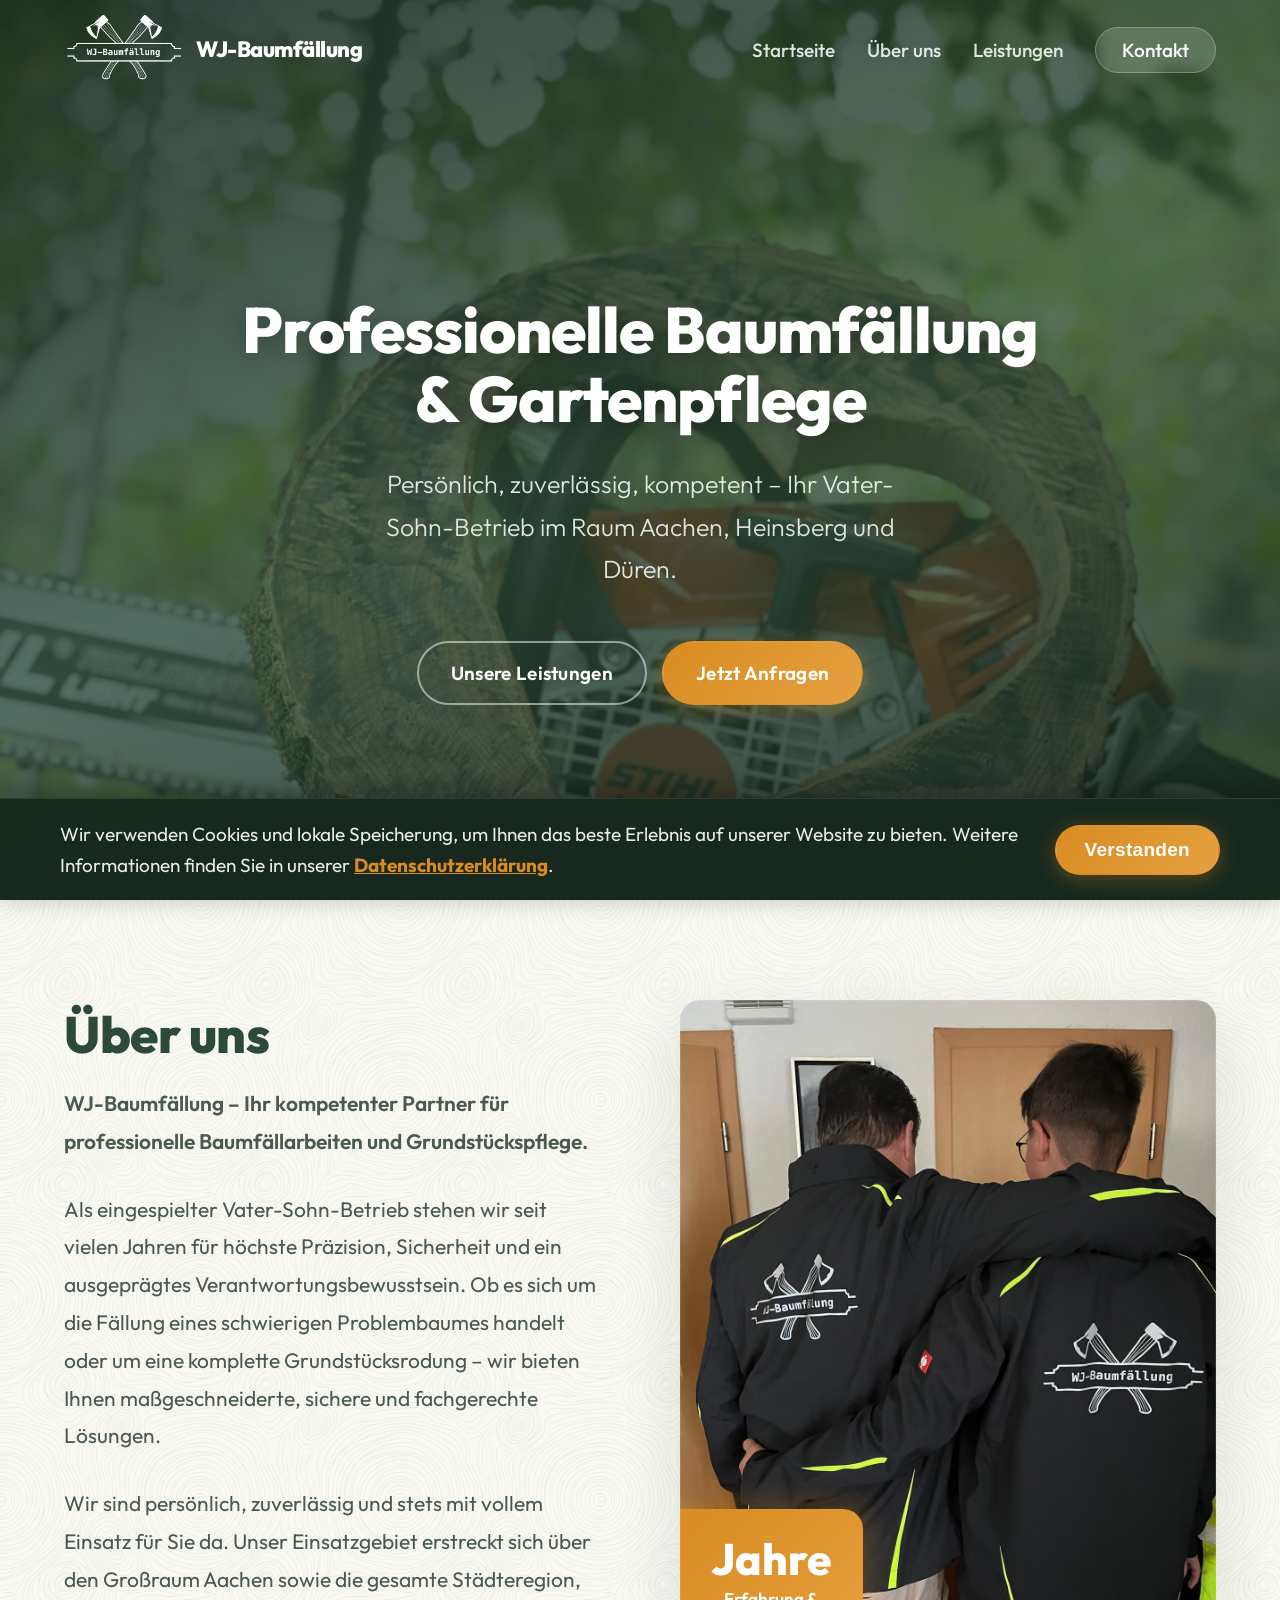
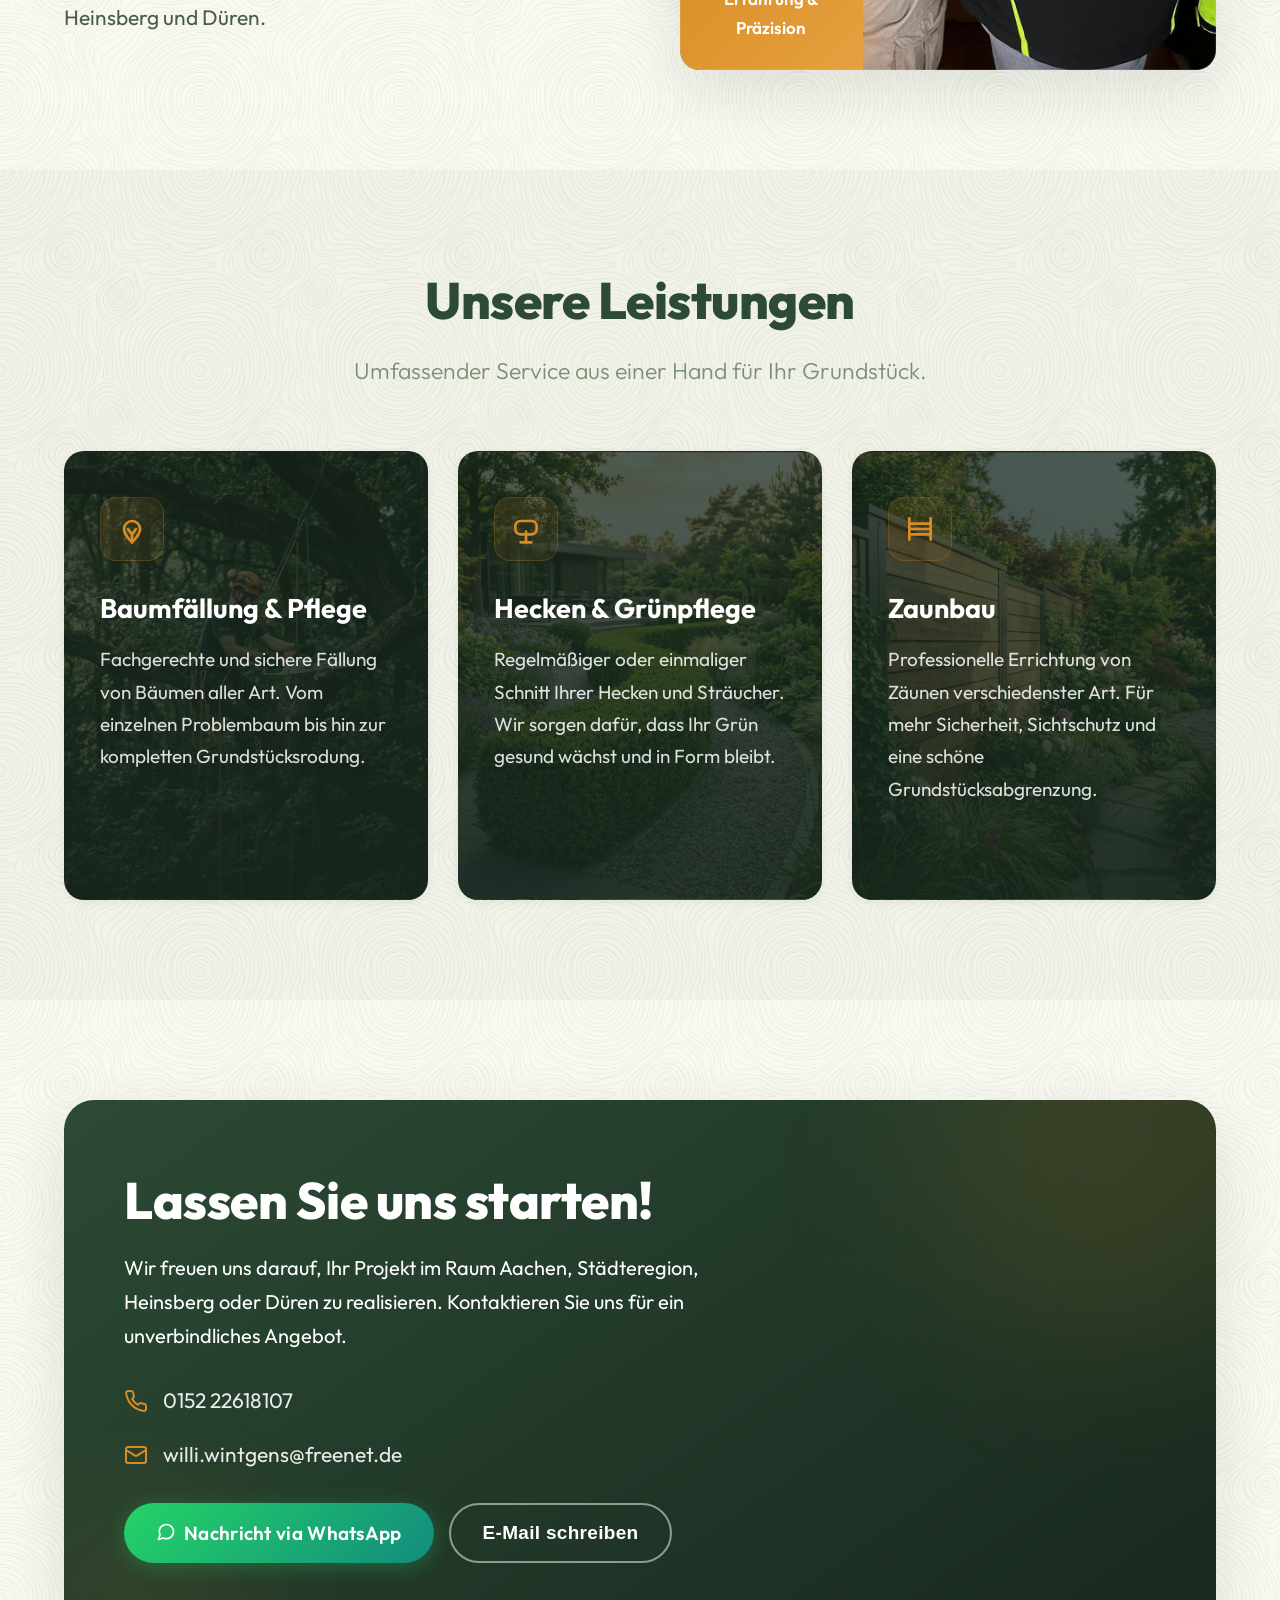
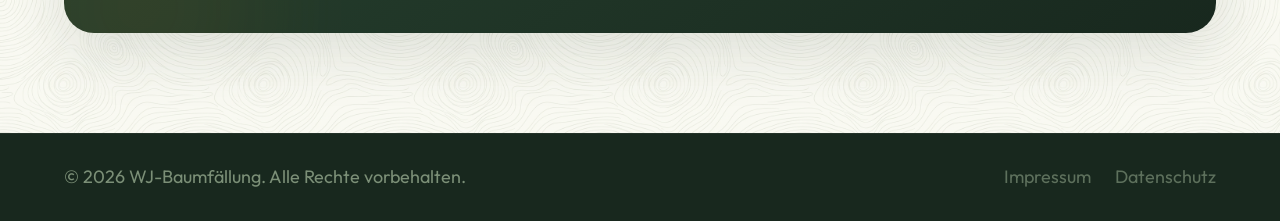
==== commit e234c3c1: "Revert cookie banner to green bottom bar design" ====
--- a/index.html
+++ b/index.html
@@ -184,16 +184,12 @@
         </div>
     </footer>
 
-    <!-- Cookie Banner Overlay -->
-    <div id="cookie-overlay" class="cookie-overlay"></div>
-
     <!-- Cookie Banner -->
     <div id="cookie-banner" class="cookie-banner">
         <div class="cookie-content">
-            <h3 style="margin-bottom: 10px; color: var(--color-2);">Datenschutz & Cookies</h3>
             <p>Wir verwenden Cookies und lokale Speicherung, um Ihnen das beste Erlebnis auf unserer Website zu bieten. Weitere Informationen finden Sie in unserer <a href="datenschutz.html">Datenschutzerklärung</a>.</p>
             <div class="cookie-buttons">
-                <button id="accept-cookies" class="btn btn-primary btn-sm">Akzeptieren</button>
+                <button id="accept-cookies" class="btn btn-primary btn-sm">Verstanden</button>
             </div>
         </div>
     </div>
--- a/style.css
+++ b/style.css
@@ -1,25 +1,25 @@
-/* ---------- CSS Variables ---------- */
+/* ---------- CSS-Variablen ---------- */
 :root {
-    /* Color Palette (Forest & Wood Theme) */
-    --color-1: #18281E; /* Deep Forest Green */
-    --color-2: #2C4A35; /* Olive Green */
-    --color-3: #D98C21; /* Warm Amber Accent */
-    --color-4: #7B8F77; /* Muted Sage */
-    --color-5: #F5EFEB; /* Warm Cream */
+    /* Farbpalette (Wald- & Holz-Thema) */
+    --color-1: #18281E; /* Tiefes Waldgrün */
+    --color-2: #2C4A35; /* Olivgrün */
+    --color-3: #D98C21; /* Warmer Bernstein-Akzent */
+    --color-4: #7B8F77; /* Gedecktes Salbeigrün */
+    --color-5: #F5EFEB; /* Warmes Cremeweiß */
 
     --bg-light: #F7F8F6;
     --text-main: #2F3630;
     --text-dark: var(--color-1);
     --text-light: #ffffff;
     
-    /* Typography */
+    /* Typografie */
     --font-main: 'Outfit', 'Inter', 'Segoe UI', sans-serif;
     
-    /* Spacing & Sizes */
+    /* Abstände & Größen */
     --nav-height: 100px;
     --section-pad: 100px 0;
     
-    /* Effects */
+    /* Effekte */
     --transition: all 0.35s cubic-bezier(0.25, 0.46, 0.45, 0.94);
     --transition-fast: all 0.2s ease;
     --shadow-sm: 0 2px 8px rgba(24, 40, 30, 0.06);
@@ -31,7 +31,7 @@
     --radius-lg: 30px;
 }
 
-/* ---------- Reset & Base ---------- */
+/* ---------- Reset & Basis ---------- */
 * {
     margin: 0;
     padding: 0;
@@ -116,7 +116,7 @@
 .bg-light { background-color: var(--bg-light); }
 .text-white { color: var(--text-light) !important; }
 
-/* ---------- Scroll Reveal Animations ---------- */
+/* ---------- Scroll-Reveal-Animationen ---------- */
 .reveal {
     opacity: 0;
     transform: translateY(40px);
@@ -133,7 +133,7 @@
 .reveal-delay-2 { transition-delay: 0.2s; }
 .reveal-delay-3 { transition-delay: 0.3s; }
 
-/* ---------- Typography Utility ---------- */
+/* ---------- Typografie-Hilfsklassen ---------- */
 .lead {
     font-size: 1.2rem;
     font-weight: 600;
@@ -342,7 +342,7 @@
     transform: translateY(-2px);
 }
 
-/* Hamburger */
+/* Hamburger-Menü */
 .hamburger {
     display: none;
     cursor: pointer;
@@ -363,7 +363,7 @@
     background-color: var(--color-1);
 }
 
-/* ---------- Hero Section ---------- */
+/* ---------- Hero-Bereich ---------- */
 .hero {
     height: 100vh;
     min-height: 650px;
@@ -458,7 +458,7 @@
 }
 
 
-/* ---------- About Section ---------- */
+/* ---------- Über uns-Bereich ---------- */
 .about-grid {
     display: grid;
     grid-template-columns: 1fr 1fr;
@@ -529,7 +529,7 @@
     margin-top: 4px;
 }
 
-/* ---------- Services Section ---------- */
+/* ---------- Leistungs-Bereich ---------- */
 .services-grid {
     display: grid;
     grid-template-columns: repeat(auto-fit, minmax(300px, 1fr));
@@ -645,7 +645,7 @@
     cursor: pointer;
 }
 
-/* ---------- Service Gallery Modal ---------- */
+/* ---------- Galerie-Modal für Leistungen ---------- */
 .service-gallery-modal {
     position: fixed;
     top: 0;
@@ -715,7 +715,7 @@
     margin: 0 auto;
 }
 
-/* ---------- Gallery Item (shared) ---------- */
+/* ---------- Galerie-Element (geteilt) ---------- */
 .gallery-item {
     position: relative;
     aspect-ratio: 1 / 1;
@@ -773,7 +773,7 @@
     opacity: 1;
 }
 
-/* ---------- Lightbox Modal ---------- */
+/* ---------- Lightbox-Modal ---------- */
 .lightbox {
     display: none;
     position: fixed;
@@ -837,7 +837,7 @@
     background: rgba(255,255,255,0.15);
 }
 
-/* ---------- Contact Section ---------- */
+/* ---------- Kontakt-Bereich ---------- */
 .contact-box {
     background: linear-gradient(145deg, var(--color-2) 0%, var(--color-1) 100%);
     border-radius: var(--radius-lg);
@@ -847,7 +847,7 @@
     box-shadow: var(--shadow-lg);
 }
 
-/* Decorative blurs */
+/* Dekorative Unschärfe-Effekte (Blurs) */
 .contact-box::before {
     content: '';
     position: absolute;
@@ -874,15 +874,6 @@
     filter: blur(60px);
 }
 
-.contact-doodle {
-    position: absolute;
-    right: 10px;
-    bottom: -10px;
-    width: 380px;
-    z-index: 1;
-    pointer-events: none;
-    transition: var(--transition);
-}
 
 .contact-info {
     position: relative;
@@ -915,7 +906,7 @@
     flex-shrink: 0;
 }
 
-/* Email Form */
+/* E-Mail-Formular */
 .email-form-container {
     max-height: 0;
     overflow: hidden;
@@ -981,7 +972,7 @@
     color: rgba(255,255,255,0.35);
 }
 
-/* ---------- Footer ---------- */
+/* ---------- Footer-Bereich ---------- */
 .footer {
     background: var(--color-1);
     color: var(--color-4);
@@ -1013,7 +1004,62 @@
     opacity: 1;
 }
 
-/* ---------- Responsive Design ---------- */
+/* ---------- Cookie Banner ---------- */
+.cookie-banner {
+    position: fixed;
+    bottom: -150px;
+    left: 0;
+    width: 100%;
+    background: rgba(24, 40, 30, 0.98);
+    backdrop-filter: blur(15px);
+    -webkit-backdrop-filter: blur(15px);
+    color: white;
+    padding: 20px 0;
+    z-index: 9999;
+    box-shadow: 0 -5px 25px rgba(0,0,0,0.3);
+    transition: bottom 0.6s cubic-bezier(0.16, 1, 0.3, 1);
+    border-top: 1px solid rgba(255,255,255,0.1);
+}
+
+.cookie-banner.show {
+    bottom: 0;
+}
+
+.cookie-content {
+    max-width: 1200px;
+    margin: 0 auto;
+    padding: 0 20px;
+    display: flex;
+    justify-content: space-between;
+    align-items: center;
+    gap: 20px;
+}
+
+.cookie-content p {
+    margin: 0;
+    font-size: 0.95rem;
+    line-height: 1.6;
+    color: rgba(255,255,255,0.9);
+}
+
+.cookie-content a {
+    color: var(--color-3);
+    text-decoration: underline;
+    font-weight: 700;
+    transition: var(--transition);
+}
+
+.cookie-content a:hover {
+    color: white;
+}
+
+.cookie-buttons .btn-sm {
+    padding: 12px 28px;
+    font-size: 0.95rem;
+    white-space: nowrap;
+}
+
+/* ---------- Responsives Design ---------- */
 @media (max-width: 992px) {
     .about-grid {
         grid-template-columns: 1fr;
@@ -1027,7 +1073,7 @@
 
 @media (max-width: 768px) {
     html {
-        font-size: 100%; /* Reset scaling on smaller screens */
+        font-size: 100%; /* Skalierung auf kleineren Bildschirmen zurücksetzen */
     }
 
     .hamburger {
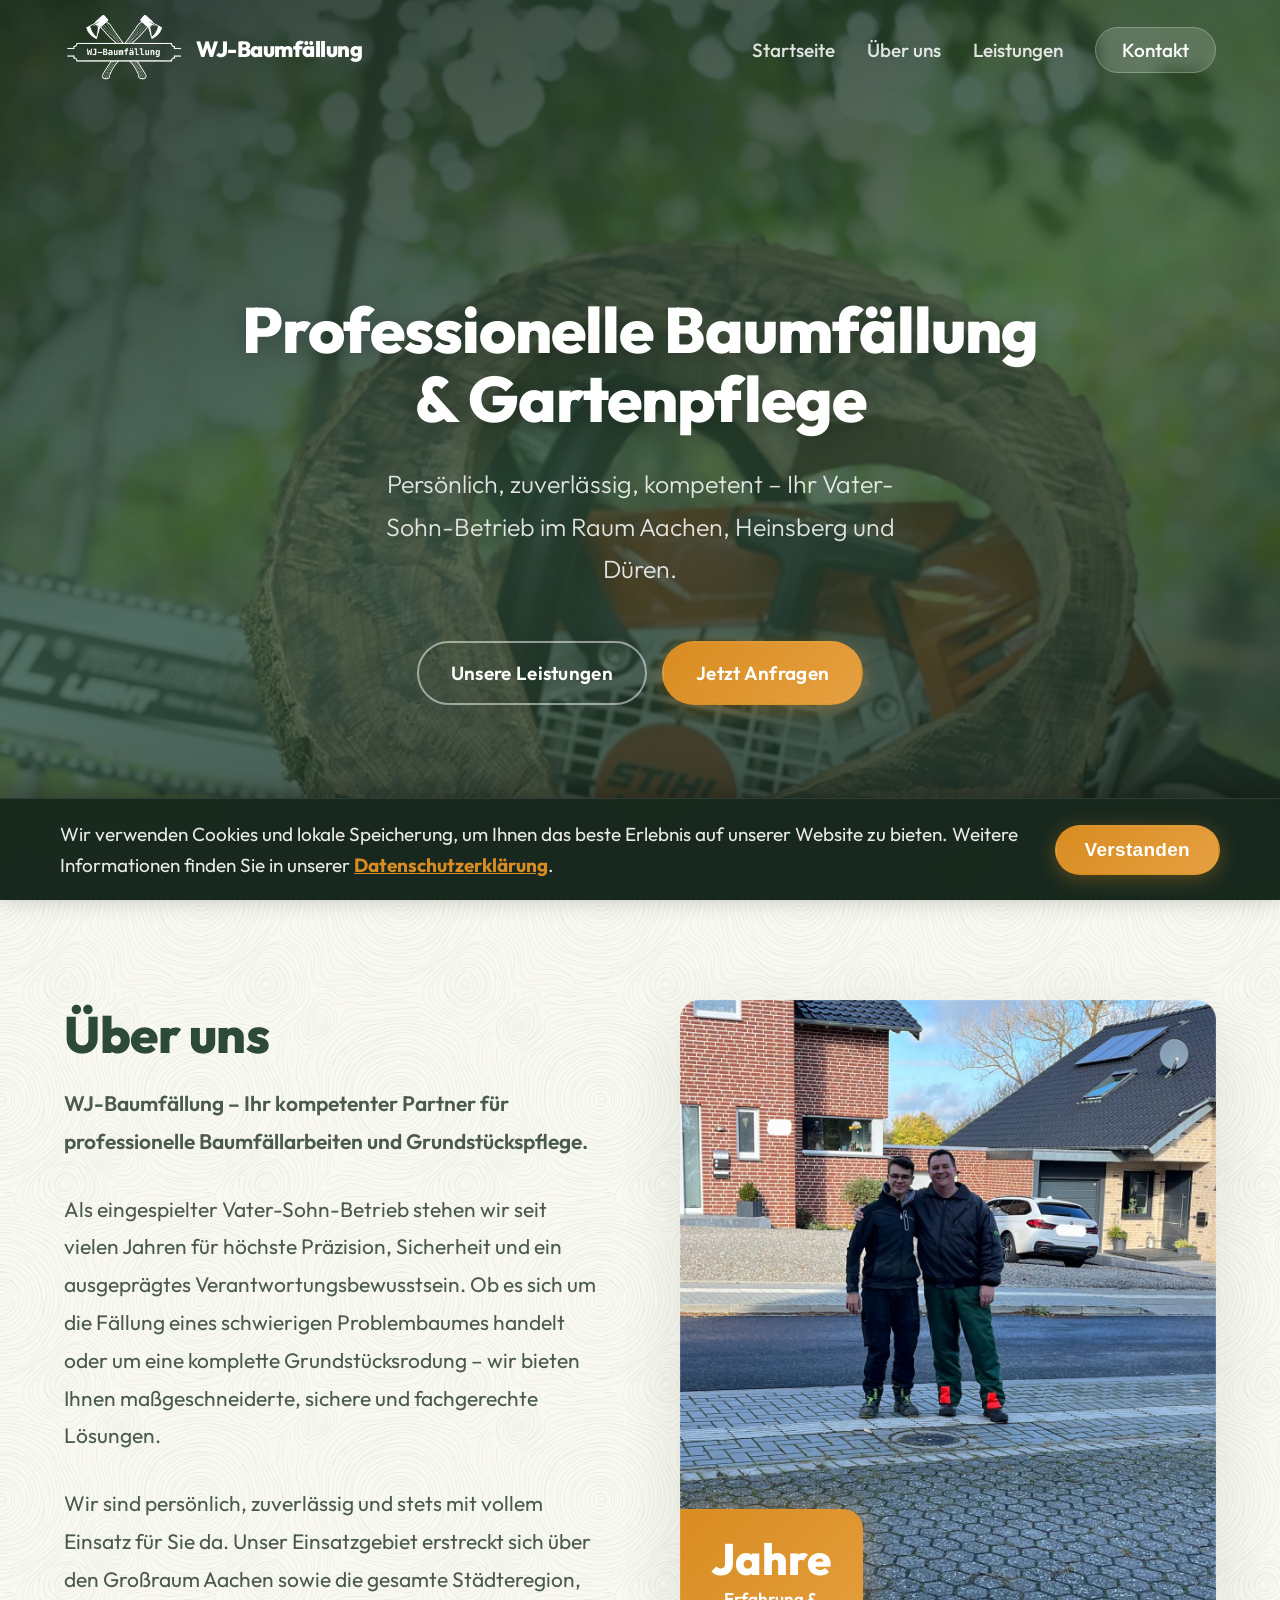
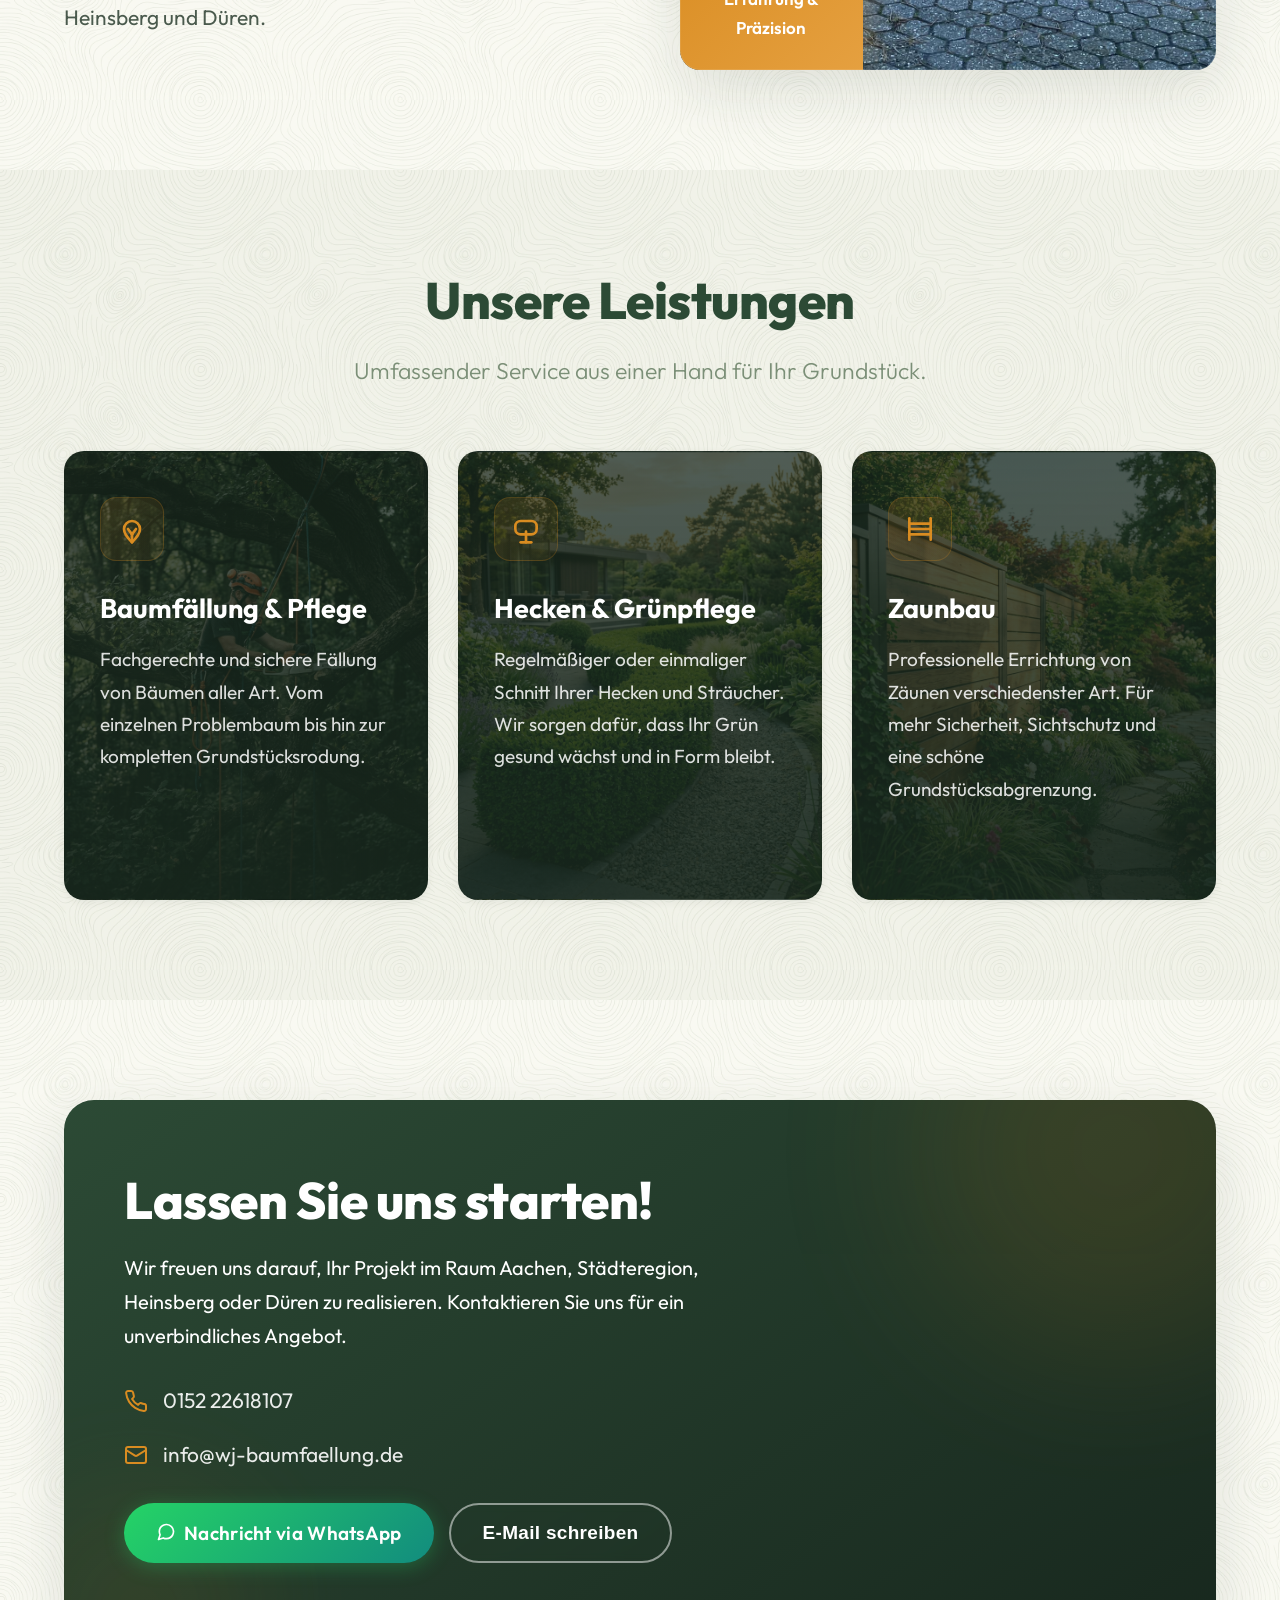
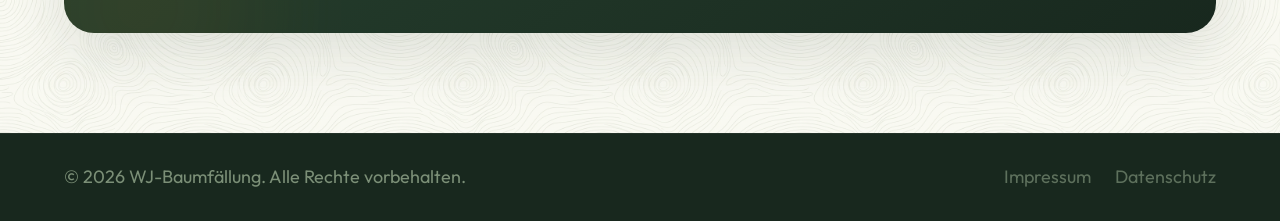
==== commit af156096: "Update index.html" ====
--- a/index.html
+++ b/index.html
@@ -137,7 +137,7 @@
                         </li>
                         <li>
                             <svg xmlns="http://www.w3.org/2000/svg" width="24" height="24" viewBox="0 0 24 24" fill="none" stroke="currentColor" stroke-width="2" stroke-linecap="round" stroke-linejoin="round"><rect width="20" height="16" x="2" y="4" rx="2"/><path d="m22 7-8.97 5.7a1.94 1.94 0 0 1-2.06 0L2 7"/></svg>
-                            <span>willi.wintgens@freenet.de</span>
+                            <span>info@wj-baumfaellung.de</span>
                         </li>
                     </ul>
                     <div style="margin-top: 30px; display: flex; gap: 15px; flex-wrap: wrap;">
--- a/style.css
+++ b/style.css
@@ -1007,7 +1007,7 @@
 /* ---------- Cookie Banner ---------- */
 .cookie-banner {
     position: fixed;
-    bottom: -150px;
+    bottom: 0;
     left: 0;
     width: 100%;
     background: rgba(24, 40, 30, 0.98);
@@ -1017,12 +1017,13 @@
     padding: 20px 0;
     z-index: 9999;
     box-shadow: 0 -5px 25px rgba(0,0,0,0.3);
-    transition: bottom 0.6s cubic-bezier(0.16, 1, 0.3, 1);
+    transform: translateY(120%);
+    transition: transform 0.6s cubic-bezier(0.16, 1, 0.3, 1);
     border-top: 1px solid rgba(255,255,255,0.1);
 }
 
 .cookie-banner.show {
-    bottom: 0;
+    transform: translateY(0);
 }
 
 .cookie-content {
@@ -1150,6 +1151,27 @@
         text-align: center;
         gap: 15px;
     }
+
+    .cookie-banner {
+        padding-bottom: calc(20px + env(safe-area-inset-bottom, 15px));
+    }
+
+    .cookie-content {
+        flex-direction: column;
+        text-align: center;
+        gap: 15px;
+        padding: 10px 20px 10px 20px;
+    }
+
+    .cookie-buttons {
+        width: 100%;
+    }
+
+    .cookie-buttons .btn-sm {
+        width: 100%;
+        padding: 15px;
+        font-size: 1rem;
+    }
 }
 
 @media (max-width: 480px) {
